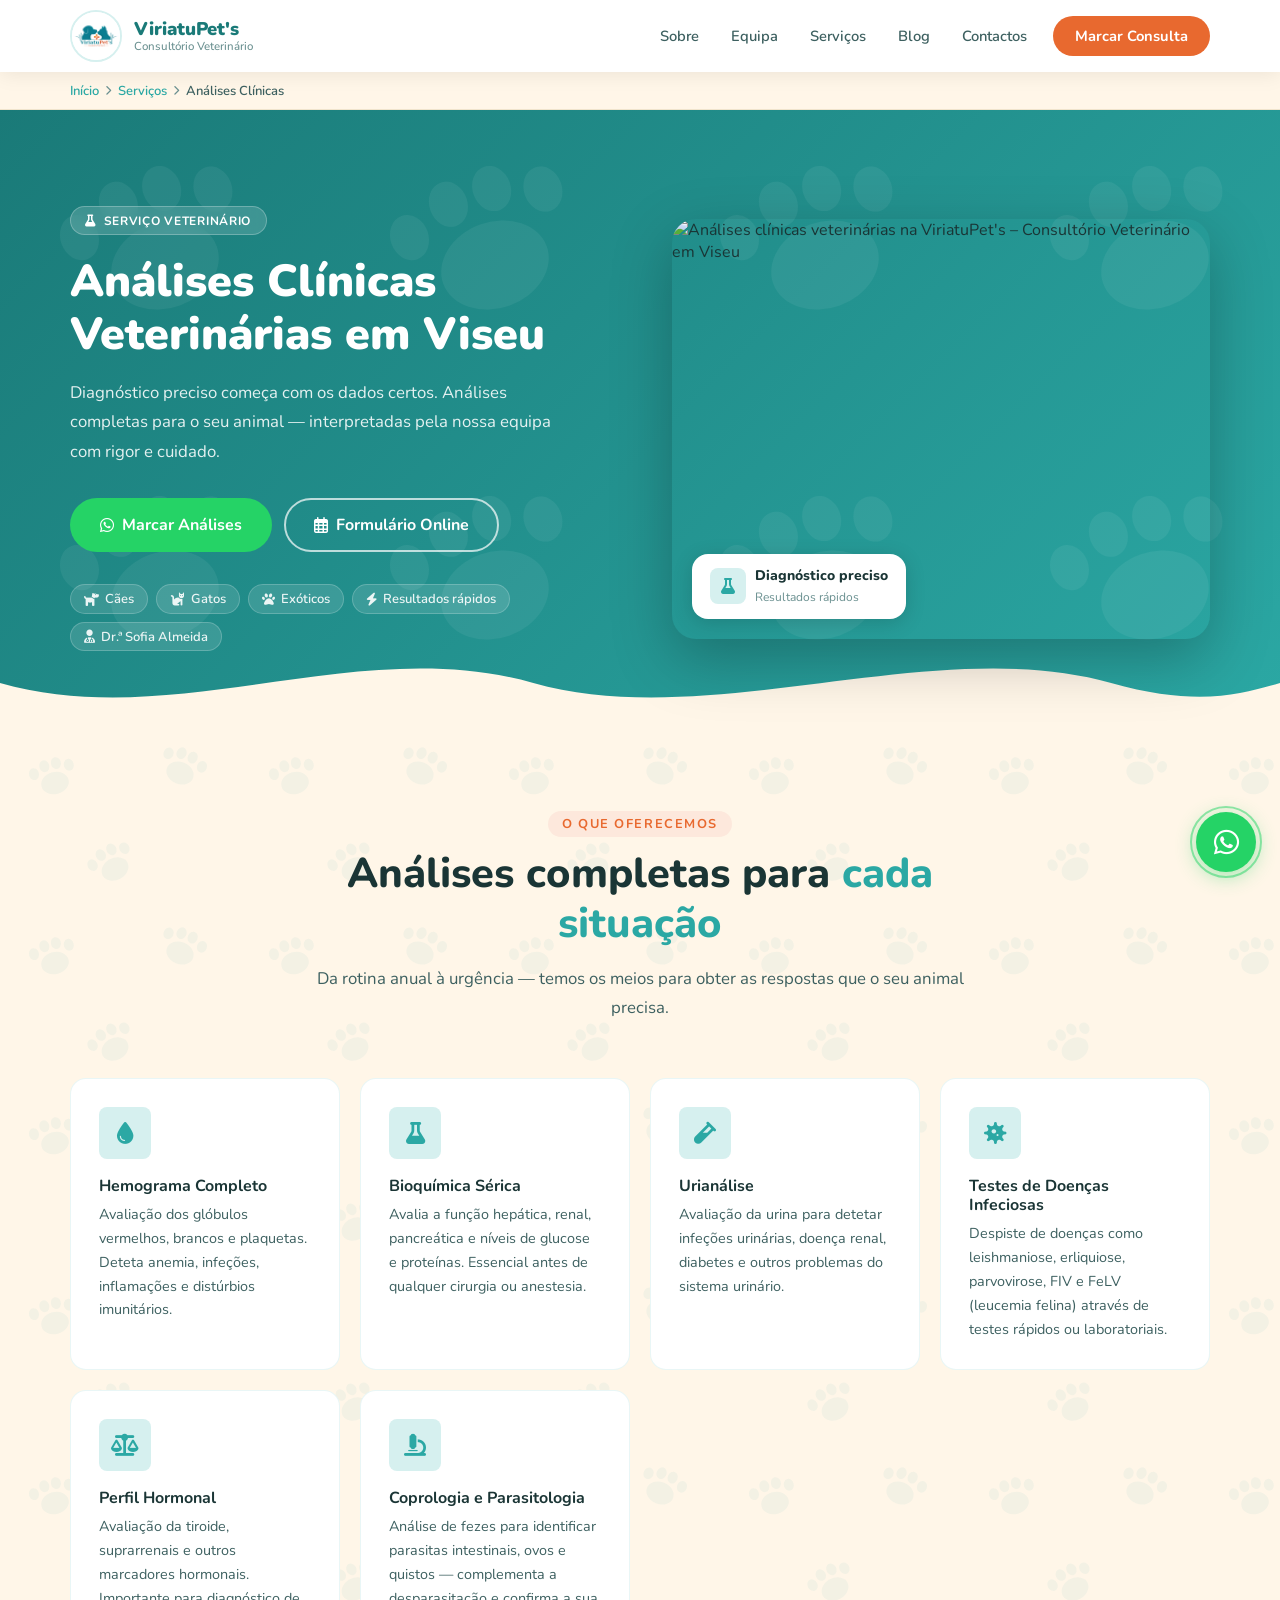
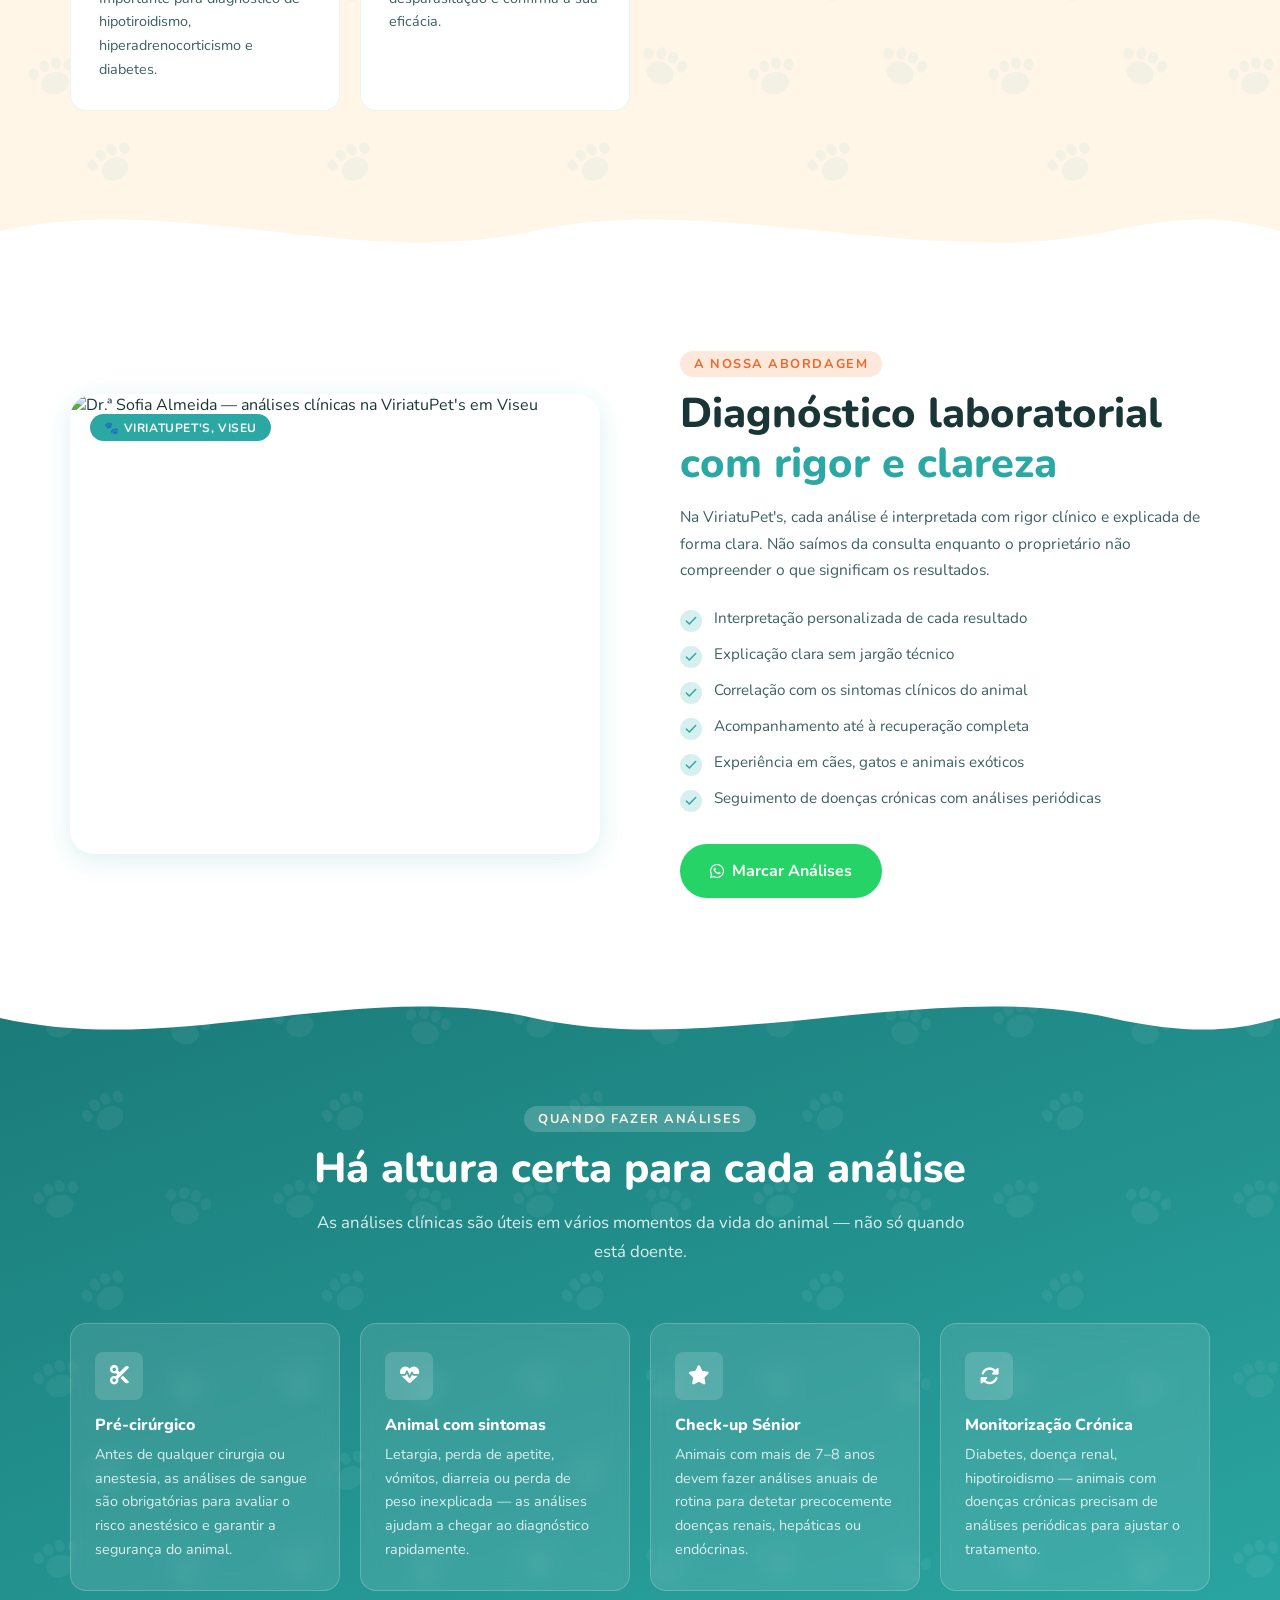
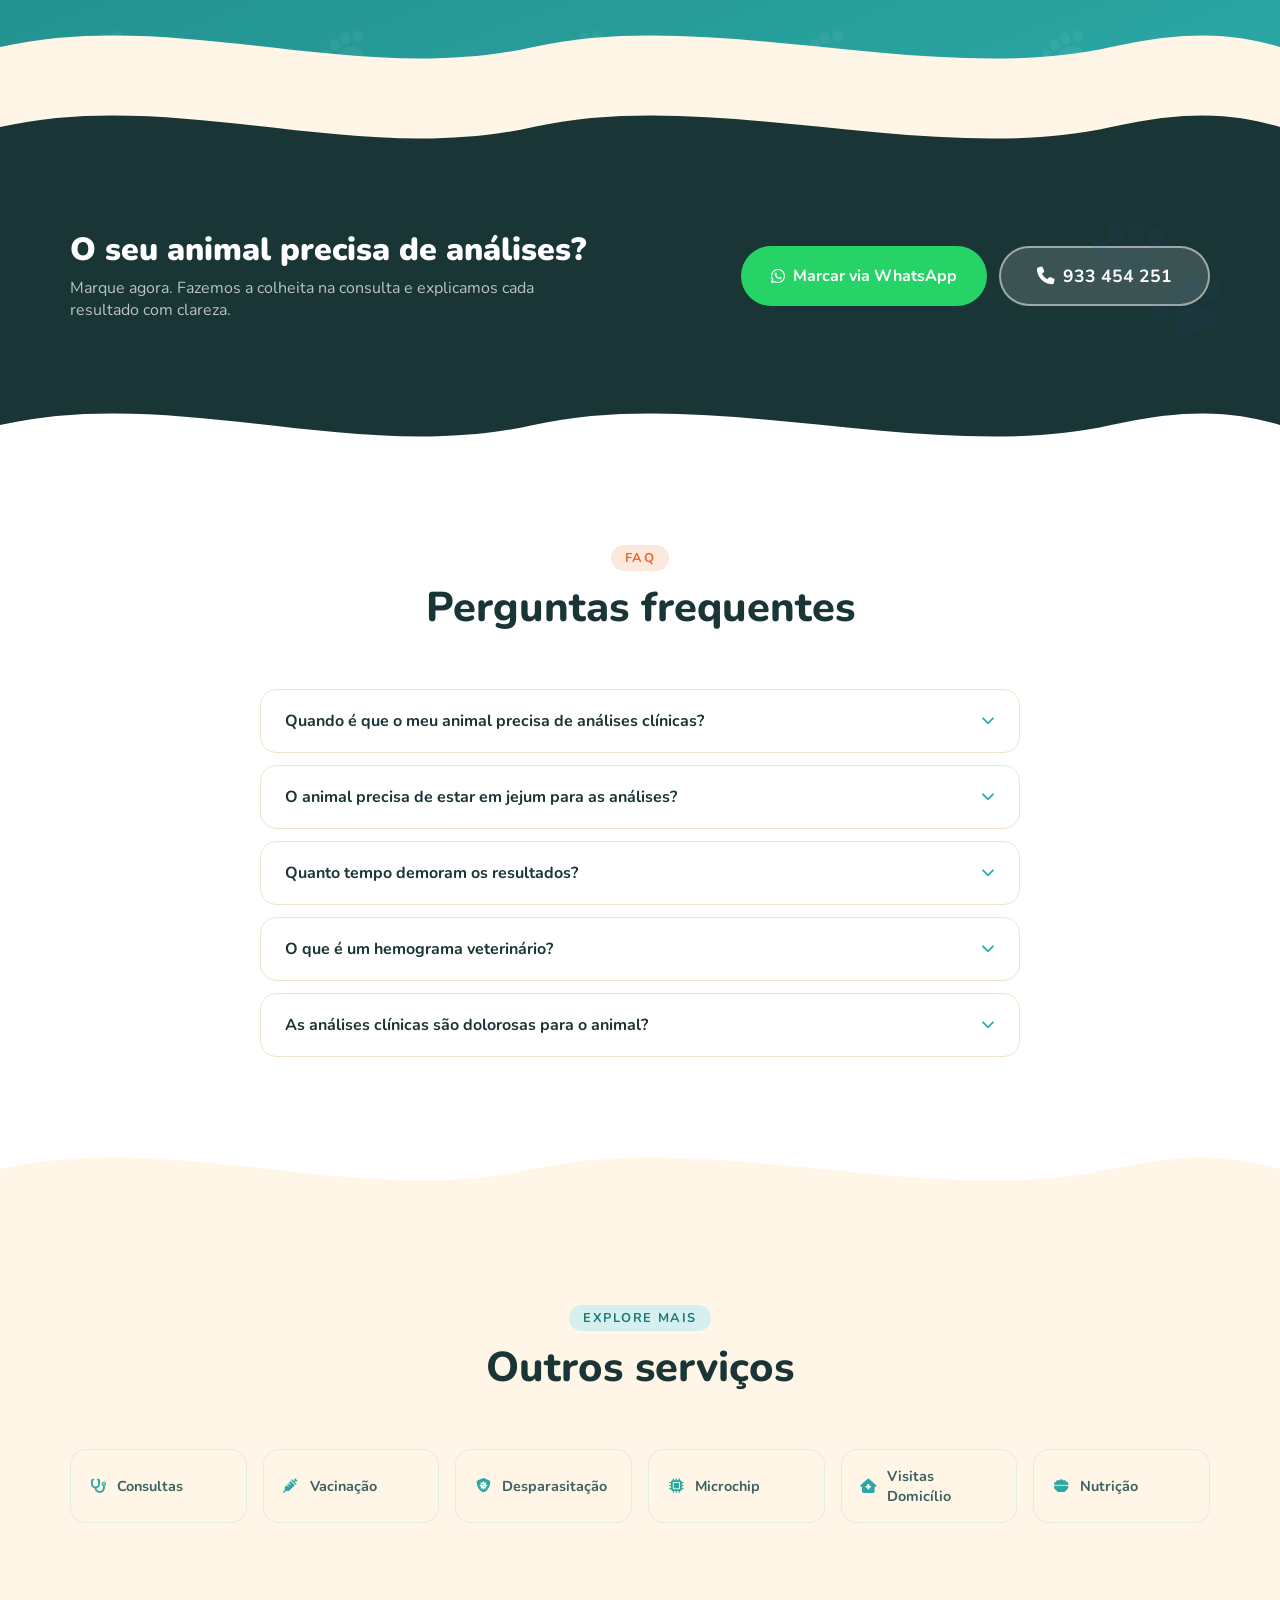
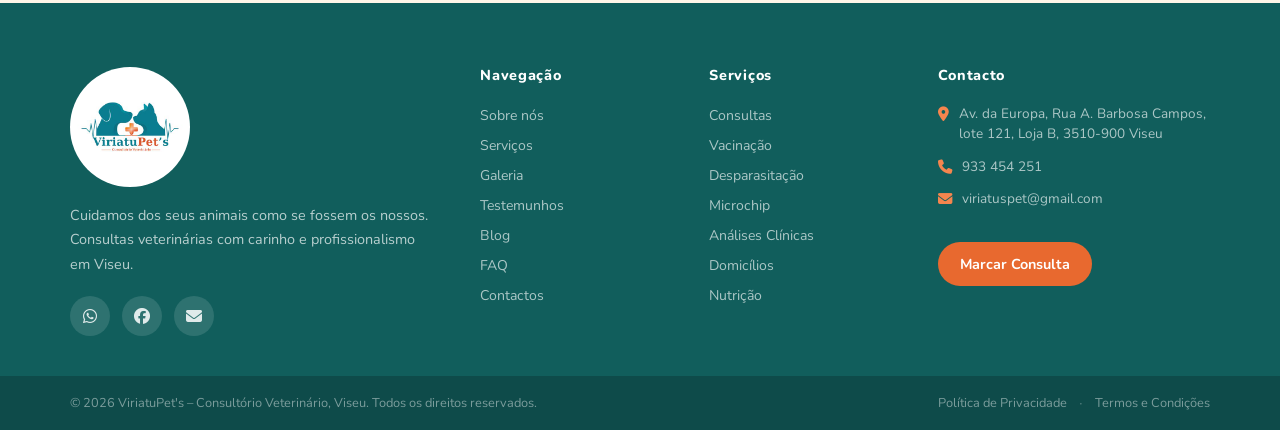
==== servicos/analises-clinicas/index.html @ 4dd6018f "Add all service pages and fix navigation for local file testing - Add 7 service pages (consultas, va" ====
<!DOCTYPE html>
<html lang="pt-PT">
<head>
    <meta charset="UTF-8">
    <meta name="viewport" content="width=device-width, initial-scale=1.0">
    <title>Análises Clínicas Veterinárias em Viseu | ViriatuPet's</title>
    <meta name="description" content="Análises clínicas veterinárias em Viseu para cães, gatos e animais exóticos. Hemograma, bioquímica, urianálise e mais — resultados rápidos na ViriatuPet's.">
    <meta name="robots" content="index, follow">
    <link rel="canonical" href="https://viriatuspets.pt/servicos/analises-clinicas/">
    <link rel="alternate" hreflang="pt-PT" href="https://viriatuspets.pt/servicos/analises-clinicas/">
    <meta property="og:type" content="website">
    <meta property="og:locale" content="pt_PT">
    <meta property="og:title" content="Análises Clínicas Veterinárias em Viseu | ViriatuPet's">
    <meta property="og:description" content="Diagnóstico preciso através de análises clínicas completas para o seu animal. Resultados rápidos e interpretação pela equipa da ViriatuPet's em Viseu.">
    <meta property="og:url" content="https://viriatuspets.pt/servicos/analises-clinicas/">
    <meta property="og:site_name" content="ViriatuPet's – Consultório Veterinário">

    <script type="application/ld+json">
    {"@context":"https://schema.org","@graph":[{"@type":"MedicalBusiness","@id":"https://viriatuspets.pt/#business","name":"ViriatuPet's – Consultório Veterinário","url":"https://viriatuspets.pt","telephone":"+351933454251","email":"viriatuspet@gmail.com","address":{"@type":"PostalAddress","streetAddress":"Av. da Europa, Rua Alexandre Barbosa Campos, lote 121, Loja B","addressLocality":"Viseu","postalCode":"3510-900","addressCountry":"PT"},"geo":{"@type":"GeoCoordinates","latitude":40.6675621,"longitude":-7.916406}},{"@type":"Service","name":"Análises Clínicas Veterinárias","description":"Análises clínicas completas para cães, gatos e animais exóticos em Viseu. Hemograma, bioquímica, urianálise, testes de doenças infecciosas e mais.","provider":{"@id":"https://viriatuspets.pt/#business"},"areaServed":{"@type":"City","name":"Viseu"},"serviceType":"Veterinary Clinical Analysis","url":"https://viriatuspets.pt/servicos/analises-clinicas/"},{"@type":"BreadcrumbList","itemListElement":[{"@type":"ListItem","position":1,"name":"Início","item":"https://viriatuspets.pt/"},{"@type":"ListItem","position":2,"name":"Serviços","item":"https://viriatuspets.pt/servicos/"},{"@type":"ListItem","position":3,"name":"Análises Clínicas","item":"https://viriatuspets.pt/servicos/analises-clinicas/"}]},{"@type":"FAQPage","mainEntity":[{"@type":"Question","name":"Quando é que o meu animal precisa de análises clínicas?","acceptedAnswer":{"@type":"Answer","text":"As análises são recomendadas em várias situações: antes de cirurgias ou anestesia, quando o animal apresenta sintomas como letargia, perda de apetite ou vómitos, em consultas anuais de animais sénior, e para monitorizar doenças crónicas como diabetes ou doença renal."}},{"@type":"Question","name":"O animal precisa de estar em jejum para as análises?","acceptedAnswer":{"@type":"Answer","text":"Para análises de sangue completas, incluindo bioquímica, recomenda-se jejum de 8 a 12 horas para resultados mais precisos, especialmente para valores de glicose e triglicéridos. Para hemograma simples, o jejum não é obrigatório. Confirme sempre com o veterinário."}},{"@type":"Question","name":"Quanto tempo demoram os resultados?","acceptedAnswer":{"@type":"Answer","text":"Muitas análises de rotina, como hemograma e bioquímica básica, podem ter resultados no próprio dia ou em 24 a 48 horas. Análises mais especializadas, como culturas bacterianas ou testes hormonais, podem demorar alguns dias."}},{"@type":"Question","name":"O que é um hemograma veterinário?","acceptedAnswer":{"@type":"Answer","text":"O hemograma é uma análise ao sangue que avalia os glóbulos vermelhos, glóbulos brancos e plaquetas. Permite detetar anemia, infeções, inflamações e outros problemas hematológicos. É uma das análises mais completas e informativas em medicina veterinária."}},{"@type":"Question","name":"As análises clínicas são dolorosas para o animal?","acceptedAnswer":{"@type":"Answer","text":"A colheita de sangue é rápida e minimamente invasiva — semelhante a uma picada de agulha. A maioria dos animais tolera bem o procedimento. A equipa da ViriatuPet's tem cuidado especial em tornar a experiência o mais tranquila possível para o seu animal."}}]}]}
    </script>

    <link rel="preconnect" href="https://fonts.googleapis.com">
    <link rel="preconnect" href="https://fonts.gstatic.com" crossorigin>
    <link href="https://fonts.googleapis.com/css2?family=Nunito:wght@400;500;600;700;800;900&family=Nunito+Sans:wght@400;500;600&display=swap" rel="stylesheet">
    <link rel="stylesheet" href="https://cdnjs.cloudflare.com/ajax/libs/font-awesome/6.5.1/css/all.min.css">
    <link rel="stylesheet" href="../../css/style.css">
    <link rel="stylesheet" href="../style.css">

    <style>
        /* ---- Situação / quando fazer (glass cards on teal) ---- */
        .sit-grid {
            display: grid;
            grid-template-columns: repeat(auto-fit, minmax(240px, 1fr));
            gap: 1.25rem;
            position: relative;
            z-index: 1;
            margin-top: 2.5rem;
        }
        .sit-card {
            background: rgba(255,255,255,.1);
            border: 1px solid rgba(255,255,255,.2);
            border-radius: var(--r-md);
            padding: 1.75rem 1.5rem;
            backdrop-filter: blur(8px);
            transition: background var(--transition), transform var(--transition);
        }
        .sit-card:hover {
            background: rgba(255,255,255,.18);
            transform: translateY(-4px);
        }
        .sit-card-icon {
            width: 48px;
            height: 48px;
            background: rgba(255,255,255,.15);
            border-radius: var(--r-sm);
            display: flex;
            align-items: center;
            justify-content: center;
            font-size: 1.2rem;
            color: #fff;
            margin-bottom: 1rem;
        }
        .sit-card h3 { font-size: 1rem; font-weight: 800; color: #fff; margin-bottom: .5rem; }
        .sit-card p  { font-size: .9rem; color: rgba(255,255,255,.82); line-height: 1.65; }
    </style>
</head>
<body>

<!-- ========== NAVBAR ========== -->
<nav class="navbar" id="navbar">
    <div class="container nav-container">
        <a href="../../index.html" class="nav-brand">
            <div class="nav-logo-img">
                <img src="../../images/Logo.jpg" alt="ViriatuPet's Logo">
            </div>
            <div class="nav-brand-text">
                <span class="nav-name">ViriatuPet's</span>
                <span class="nav-sub">Consultório Veterinário</span>
            </div>
        </a>

        <ul class="nav-menu" id="navMenu">
            <li><a href="../../index.html#sobre"     class="nav-link">Sobre</a></li>
            <li><a href="../../index.html#equipa"    class="nav-link">Equipa</a></li>
            <li><a href="../../index.html#servicos"  class="nav-link">Serviços</a></li>
            <li><a href="../../blog.html"            class="nav-link">Blog</a></li>
            <li><a href="../../index.html#contactos" class="nav-link">Contactos</a></li>
            <li><a href="../../index.html#marcacao"  class="nav-cta-btn">Marcar Consulta</a></li>
        </ul>

        <button class="hamburger" id="hamburger" aria-label="Abrir menu" aria-expanded="false">
            <span></span><span></span><span></span>
        </button>
    </div>
</nav>

<!-- ========== BREADCRUMB ========== -->
<div class="breadcrumb">
    <nav class="container bc-inner" aria-label="Breadcrumb">
        <a href="../../index.html">Início</a>
        <span class="bc-sep"><i class="fas fa-chevron-right"></i></span>
        <a href="../../index.html#servicos">Serviços</a>
        <span class="bc-sep"><i class="fas fa-chevron-right"></i></span>
        <span>Análises Clínicas</span>
    </nav>
</div>

<!-- ========== HERO ========== -->
<header class="svc-hero">

    <div class="svc-hero-paws" aria-hidden="true">
        <svg class="paw-pattern" xmlns="http://www.w3.org/2000/svg">
            <defs>
                <pattern id="pawPatternHero" patternUnits="userSpaceOnUse" width="330" height="330">
                    <g fill="rgba(255,255,255,0.06)" transform="rotate(-20, 165, 155)">
                        <ellipse cx="165" cy="155" rx="55" ry="43"/>
                        <ellipse cx="94"  cy="100" rx="19" ry="23"/>
                        <ellipse cx="142" cy="82"  rx="19" ry="23"/>
                        <ellipse cx="188" cy="82"  rx="19" ry="23"/>
                        <ellipse cx="236" cy="100" rx="19" ry="23"/>
                    </g>
                </pattern>
            </defs>
            <rect width="100%" height="100%" fill="url(#pawPatternHero)"/>
        </svg>
    </div>

    <div class="svc-hero-inner">
        <div data-aos="fade-up">
            <div class="svc-hero-badge"><i class="fas fa-flask"></i> Serviço Veterinário</div>
            <h1>Análises Clínicas Veterinárias em Viseu</h1>
            <p>Diagnóstico preciso começa com os dados certos. Análises completas para o seu animal — interpretadas pela nossa equipa com rigor e cuidado.</p>
            <div class="svc-hero-actions">
                <a href="https://wa.me/351933454251?text=Ol%C3%A1!%20Gostaria%20de%20marcar%20an%C3%A1lises%20cl%C3%ADnicas%20na%20ViriatuPet%27s."
                   class="btn btn-whatsapp" target="_blank" rel="noopener noreferrer">
                    <i class="fab fa-whatsapp"></i> Marcar Análises
                </a>
                <a href="../../index.html#marcacao" class="btn btn-outline-white">
                    <i class="far fa-calendar-alt"></i> Formulário Online
                </a>
            </div>
            <div class="svc-hero-chips">
                <span class="svc-hero-chip"><i class="fas fa-dog"></i> Cães</span>
                <span class="svc-hero-chip"><i class="fas fa-cat"></i> Gatos</span>
                <span class="svc-hero-chip"><i class="fas fa-paw"></i> Exóticos</span>
                <span class="svc-hero-chip"><i class="fas fa-bolt"></i> Resultados rápidos</span>
                <span class="svc-hero-chip"><i class="fas fa-user-md"></i> Dr.ª Sofia Almeida</span>
            </div>
        </div>

        <div class="svc-hero-img" data-aos="fade-left">
            <img src="../../images/651079358_17864163204603332_3086723580580206994_n.jpg"
                 alt="Análises clínicas veterinárias na ViriatuPet's – Consultório Veterinário em Viseu"
                 width="600" height="420" loading="eager">
            <div class="svc-hero-img-badge">
                <div class="svc-hero-img-badge-icon"><i class="fas fa-flask"></i></div>
                <div>
                    <strong>Diagnóstico preciso</strong>
                    <span>Resultados rápidos</span>
                </div>
            </div>
        </div>
    </div>

    <div class="hero-wave" aria-hidden="true">
        <svg viewBox="0 0 1440 100" preserveAspectRatio="none">
            <path d="M0,50 C200,100 400,0 600,50 C800,100 1050,0 1250,50 C1350,75 1400,60 1440,50 L1440,100 L0,100 Z" fill="#FFF6E8"/>
        </svg>
    </div>
</header>

<!-- ========== TIPOS DE ANÁLISES ========== -->
<section class="sec paw-section" style="background:var(--cream)">

    <div class="paw-section-bg" aria-hidden="true">
        <svg xmlns="http://www.w3.org/2000/svg">
            <defs>
                <pattern id="pawPatternCream1" patternUnits="userSpaceOnUse" width="240" height="180">
                    <g fill="rgba(43,168,164,0.055)">
                        <g transform="rotate(-15, 55, 52)">
                            <ellipse cx="55" cy="52" rx="14" ry="11"/>
                            <ellipse cx="37" cy="38" rx="5" ry="6"/>
                            <ellipse cx="49" cy="33" rx="5" ry="6"/>
                            <ellipse cx="61" cy="33" rx="5" ry="6"/>
                            <ellipse cx="73" cy="38" rx="5" ry="6"/>
                        </g>
                        <g transform="rotate(22, 180, 42)">
                            <ellipse cx="180" cy="42" rx="14" ry="11"/>
                            <ellipse cx="162" cy="28" rx="5" ry="6"/>
                            <ellipse cx="174" cy="23" rx="5" ry="6"/>
                            <ellipse cx="186" cy="23" rx="5" ry="6"/>
                            <ellipse cx="198" cy="28" rx="5" ry="6"/>
                        </g>
                        <g transform="rotate(-28, 115, 138)">
                            <ellipse cx="115" cy="138" rx="14" ry="11"/>
                            <ellipse cx="97"  cy="124" rx="5" ry="6"/>
                            <ellipse cx="109" cy="119" rx="5" ry="6"/>
                            <ellipse cx="121" cy="119" rx="5" ry="6"/>
                            <ellipse cx="133" cy="124" rx="5" ry="6"/>
                        </g>
                    </g>
                </pattern>
            </defs>
            <rect width="100%" height="100%" fill="url(#pawPatternCream1)"/>
        </svg>
    </div>

    <div class="container" data-aos="fade-up">
        <div class="section-header">
            <div class="section-label">O que oferecemos</div>
            <h2 class="section-title">Análises completas para <span style="color:var(--teal)">cada situação</span></h2>
            <p class="section-subtitle">Da rotina anual à urgência — temos os meios para obter as respostas que o seu animal precisa.</p>
        </div>

        <div class="inc-grid">
            <div class="inc-card" data-aos="fade-up" data-aos-delay="50">
                <div class="inc-icon"><i class="fas fa-tint"></i></div>
                <h3>Hemograma Completo</h3>
                <p>Avaliação dos glóbulos vermelhos, brancos e plaquetas. Deteta anemia, infeções, inflamações e distúrbios imunitários.</p>
            </div>
            <div class="inc-card" data-aos="fade-up" data-aos-delay="100">
                <div class="inc-icon"><i class="fas fa-flask"></i></div>
                <h3>Bioquímica Sérica</h3>
                <p>Avalia a função hepática, renal, pancreática e níveis de glucose e proteínas. Essencial antes de qualquer cirurgia ou anestesia.</p>
            </div>
            <div class="inc-card" data-aos="fade-up" data-aos-delay="150">
                <div class="inc-icon"><i class="fas fa-vial"></i></div>
                <h3>Urianálise</h3>
                <p>Avaliação da urina para detetar infeções urinárias, doença renal, diabetes e outros problemas do sistema urinário.</p>
            </div>
            <div class="inc-card" data-aos="fade-up" data-aos-delay="200">
                <div class="inc-icon"><i class="fas fa-virus"></i></div>
                <h3>Testes de Doenças Infeciosas</h3>
                <p>Despiste de doenças como leishmaniose, erliquiose, parvovirose, FIV e FeLV (leucemia felina) através de testes rápidos ou laboratoriais.</p>
            </div>
            <div class="inc-card" data-aos="fade-up" data-aos-delay="250">
                <div class="inc-icon"><i class="fas fa-balance-scale"></i></div>
                <h3>Perfil Hormonal</h3>
                <p>Avaliação da tiroide, suprarrenais e outros marcadores hormonais. Importante para diagnóstico de hipotiroidismo, hiperadrenocorticismo e diabetes.</p>
            </div>
            <div class="inc-card" data-aos="fade-up" data-aos-delay="300">
                <div class="inc-icon"><i class="fas fa-microscope"></i></div>
                <h3>Coprologia e Parasitologia</h3>
                <p>Análise de fezes para identificar parasitas intestinais, ovos e quistos — complementa a desparasitação e confirma a sua eficácia.</p>
            </div>
        </div>
    </div>
</section>

<!-- Onda: cream → branco -->
<div class="svc-wave" style="background:var(--cream)" aria-hidden="true">
    <svg viewBox="0 0 1440 80" preserveAspectRatio="none">
        <path d="M0,40 C200,0 400,80 600,40 C800,0 1050,80 1250,40 C1350,20 1400,30 1440,40 L1440,80 L0,80 Z" fill="#ffffff"/>
    </svg>
</div>

<!-- ========== A NOSSA ESPECIALISTA ========== -->
<section class="sec" style="background:#fff">
    <div class="container">
        <div class="split">
            <div class="split-img" data-aos="fade-right">
                <img src="../../images/651079358_17864163204603332_3086723580580206994_n.jpg"
                     alt="Dr.ª Sofia Almeida — análises clínicas na ViriatuPet's em Viseu" width="580" height="460" loading="lazy">
                <div class="split-img-tag">🐾 ViriatuPet's, Viseu</div>
            </div>
            <div data-aos="fade-left">
                <div class="section-label">A nossa abordagem</div>
                <h2 class="section-title">Diagnóstico laboratorial <span style="color:var(--teal)">com rigor e clareza</span></h2>
                <p style="color:var(--text-mid);margin-bottom:.5rem;font-size:.97rem;line-height:1.7">Na ViriatuPet's, cada análise é interpretada com rigor clínico e explicada de forma clara. Não saímos da consulta enquanto o proprietário não compreender o que significam os resultados.</p>
                <ul class="check-list">
                    <li>Interpretação personalizada de cada resultado</li>
                    <li>Explicação clara sem jargão técnico</li>
                    <li>Correlação com os sintomas clínicos do animal</li>
                    <li>Acompanhamento até à recuperação completa</li>
                    <li>Experiência em cães, gatos e animais exóticos</li>
                    <li>Seguimento de doenças crónicas com análises periódicas</li>
                </ul>
                <a href="https://wa.me/351933454251?text=Ol%C3%A1!%20Gostaria%20de%20marcar%20an%C3%A1lises%20cl%C3%ADnicas%20na%20ViriatuPet%27s."
                   class="btn btn-whatsapp" target="_blank" rel="noopener noreferrer">
                    <i class="fab fa-whatsapp"></i> Marcar Análises
                </a>
            </div>
        </div>
    </div>
</section>

<!-- ========== QUANDO FAZER ANÁLISES (TEAL) ========== -->
<section class="teal-section paw-section" style="padding:0">

    <div class="svc-wave" aria-hidden="true">
        <svg viewBox="0 0 1440 80" preserveAspectRatio="none">
            <path d="M0,40 C200,80 400,0 600,40 C800,80 1050,0 1250,40 C1350,60 1400,50 1440,40 L1440,0 L0,0 Z" fill="#ffffff"/>
        </svg>
    </div>

    <div class="paw-section-bg" aria-hidden="true">
        <svg xmlns="http://www.w3.org/2000/svg">
            <defs>
                <pattern id="pawPatternTeal" patternUnits="userSpaceOnUse" width="240" height="180">
                    <g fill="rgba(255,255,255,0.05)">
                        <g transform="rotate(-18, 60, 48)">
                            <ellipse cx="60" cy="48" rx="14" ry="11"/>
                            <ellipse cx="42" cy="34" rx="5" ry="6"/>
                            <ellipse cx="54" cy="29" rx="5" ry="6"/>
                            <ellipse cx="66" cy="29" rx="5" ry="6"/>
                            <ellipse cx="78" cy="34" rx="5" ry="6"/>
                        </g>
                        <g transform="rotate(15, 185, 55)">
                            <ellipse cx="185" cy="55" rx="14" ry="11"/>
                            <ellipse cx="167" cy="41" rx="5" ry="6"/>
                            <ellipse cx="179" cy="36" rx="5" ry="6"/>
                            <ellipse cx="191" cy="36" rx="5" ry="6"/>
                            <ellipse cx="203" cy="41" rx="5" ry="6"/>
                        </g>
                        <g transform="rotate(-32, 110, 140)">
                            <ellipse cx="110" cy="140" rx="14" ry="11"/>
                            <ellipse cx="92"  cy="126" rx="5" ry="6"/>
                            <ellipse cx="104" cy="121" rx="5" ry="6"/>
                            <ellipse cx="116" cy="121" rx="5" ry="6"/>
                            <ellipse cx="128" cy="126" rx="5" ry="6"/>
                        </g>
                    </g>
                </pattern>
            </defs>
            <rect width="100%" height="100%" fill="url(#pawPatternTeal)"/>
        </svg>
    </div>

    <div class="container" style="padding-top:3rem;padding-bottom:1rem;position:relative;z-index:1">
        <div class="section-header" data-aos="fade-up">
            <div class="section-label light">Quando fazer análises</div>
            <h2 class="section-title light">Há altura certa para cada análise</h2>
            <p class="section-subtitle light">As análises clínicas são úteis em vários momentos da vida do animal — não só quando está doente.</p>
        </div>

        <div class="sit-grid">
            <div class="sit-card" data-aos="fade-up" data-aos-delay="50">
                <div class="sit-card-icon"><i class="fas fa-cut"></i></div>
                <h3>Pré-cirúrgico</h3>
                <p>Antes de qualquer cirurgia ou anestesia, as análises de sangue são obrigatórias para avaliar o risco anestésico e garantir a segurança do animal.</p>
            </div>
            <div class="sit-card" data-aos="fade-up" data-aos-delay="100">
                <div class="sit-card-icon"><i class="fas fa-heartbeat"></i></div>
                <h3>Animal com sintomas</h3>
                <p>Letargia, perda de apetite, vómitos, diarreia ou perda de peso inexplicada — as análises ajudam a chegar ao diagnóstico rapidamente.</p>
            </div>
            <div class="sit-card" data-aos="fade-up" data-aos-delay="150">
                <div class="sit-card-icon"><i class="fas fa-star"></i></div>
                <h3>Check-up Sénior</h3>
                <p>Animais com mais de 7–8 anos devem fazer análises anuais de rotina para detetar precocemente doenças renais, hepáticas ou endócrinas.</p>
            </div>
            <div class="sit-card" data-aos="fade-up" data-aos-delay="200">
                <div class="sit-card-icon"><i class="fas fa-sync-alt"></i></div>
                <h3>Monitorização Crónica</h3>
                <p>Diabetes, doença renal, hipotiroidismo — animais com doenças crónicas precisam de análises periódicas para ajustar o tratamento.</p>
            </div>
        </div>
    </div>

    <div class="svc-wave" aria-hidden="true" style="position:relative;z-index:1">
        <svg viewBox="0 0 1440 80" preserveAspectRatio="none">
            <path d="M0,40 C200,0 400,80 600,40 C800,0 1050,80 1250,40 C1350,20 1400,30 1440,40 L1440,80 L0,80 Z" fill="#FFF6E8"/>
        </svg>
    </div>
</section>

<!-- Onda: cream → escuro -->
<div class="svc-wave" style="background:var(--cream)" aria-hidden="true">
    <svg viewBox="0 0 1440 80" preserveAspectRatio="none">
        <path d="M0,40 C200,0 400,80 600,40 C800,0 1050,80 1250,40 C1350,20 1400,30 1440,40 L1440,80 L0,80 Z" fill="#1A3535"/>
    </svg>
</div>

<!-- ========== CTA ESCURA ========== -->
<section class="cta-band">
    <div class="container cta-band-inner">
        <div class="cta-band-text" data-aos="fade-up">
            <h2>O seu animal precisa de análises?</h2>
            <p>Marque agora. Fazemos a colheita na consulta e explicamos cada resultado com clareza.</p>
        </div>
        <div class="cta-band-btns" data-aos="fade-up" data-aos-delay="100">
            <a href="https://wa.me/351933454251?text=Ol%C3%A1!%20Gostaria%20de%20marcar%20an%C3%A1lises%20cl%C3%ADnicas%20na%20ViriatuPet%27s."
               class="btn btn-whatsapp" target="_blank" rel="noopener noreferrer">
                <i class="fab fa-whatsapp"></i> Marcar via WhatsApp
            </a>
            <a href="tel:+351933454251" class="btn btn-phone-lg">
                <i class="fas fa-phone"></i> 933 454 251
            </a>
        </div>
    </div>
</section>

<!-- Onda: escuro → branco -->
<div class="svc-wave" style="background:#1A3535" aria-hidden="true">
    <svg viewBox="0 0 1440 80" preserveAspectRatio="none">
        <path d="M0,40 C200,0 400,80 600,40 C800,0 1050,80 1250,40 C1350,20 1400,30 1440,40 L1440,80 L0,80 Z" fill="#ffffff"/>
    </svg>
</div>

<!-- ========== FAQ ========== -->
<section class="sec" style="background:#fff; padding-bottom:2rem">
    <div class="container">
        <div class="section-header" data-aos="fade-up">
            <div class="section-label">FAQ</div>
            <h2 class="section-title">Perguntas frequentes</h2>
        </div>

        <div class="faq-list" data-aos="fade-up">
            <div class="faq-item">
                <button class="faq-q" aria-expanded="false">
                    <span>Quando é que o meu animal precisa de análises clínicas?</span>
                    <i class="fas fa-chevron-down"></i>
                </button>
                <div class="faq-a">
                    <p>As análises são recomendadas em várias situações: antes de cirurgias ou anestesia, quando o animal apresenta sintomas como letargia, perda de apetite ou vómitos, em consultas anuais de animais sénior, e para monitorizar doenças crónicas como diabetes ou doença renal.</p>
                </div>
            </div>

            <div class="faq-item">
                <button class="faq-q" aria-expanded="false">
                    <span>O animal precisa de estar em jejum para as análises?</span>
                    <i class="fas fa-chevron-down"></i>
                </button>
                <div class="faq-a">
                    <p>Para análises de sangue completas, incluindo bioquímica, recomenda-se jejum de 8 a 12 horas para resultados mais precisos, especialmente para valores de glicose e triglicéridos. Para hemograma simples, o jejum não é obrigatório. Confirme sempre com o veterinário.</p>
                </div>
            </div>

            <div class="faq-item">
                <button class="faq-q" aria-expanded="false">
                    <span>Quanto tempo demoram os resultados?</span>
                    <i class="fas fa-chevron-down"></i>
                </button>
                <div class="faq-a">
                    <p>Muitas análises de rotina, como hemograma e bioquímica básica, podem ter resultados no próprio dia ou em 24 a 48 horas. Análises mais especializadas, como culturas bacterianas ou testes hormonais, podem demorar alguns dias.</p>
                </div>
            </div>

            <div class="faq-item">
                <button class="faq-q" aria-expanded="false">
                    <span>O que é um hemograma veterinário?</span>
                    <i class="fas fa-chevron-down"></i>
                </button>
                <div class="faq-a">
                    <p>O hemograma é uma análise ao sangue que avalia os glóbulos vermelhos, glóbulos brancos e plaquetas. Permite detetar anemia, infeções, inflamações e outros problemas hematológicos. É uma das análises mais completas e informativas em medicina veterinária.</p>
                </div>
            </div>

            <div class="faq-item">
                <button class="faq-q" aria-expanded="false">
                    <span>As análises clínicas são dolorosas para o animal?</span>
                    <i class="fas fa-chevron-down"></i>
                </button>
                <div class="faq-a">
                    <p>A colheita de sangue é rápida e minimamente invasiva — semelhante a uma picada de agulha. A maioria dos animais tolera bem o procedimento. A equipa da ViriatuPet's tem cuidado especial em tornar a experiência o mais tranquila possível para o seu animal.</p>
                </div>
            </div>
        </div>
    </div>
</section>

<!-- Onda: branco → cream -->
<div class="svc-wave" style="background:#fff" aria-hidden="true">
    <svg viewBox="0 0 1440 80" preserveAspectRatio="none">
        <path d="M0,40 C200,0 400,80 600,40 C800,0 1050,80 1250,40 C1350,20 1400,30 1440,40 L1440,80 L0,80 Z" fill="#FFF6E8"/>
    </svg>
</div>

<!-- ========== OUTROS SERVIÇOS ========== -->
<section class="sec" style="background:var(--cream)">
    <div class="container">
        <div style="margin-top:1rem">
            <div class="section-header" data-aos="fade-up">
                <div class="section-label teal">Explore mais</div>
                <h2 class="section-title">Outros serviços</h2>
            </div>
            <div class="s-chips">
                <a href="../consultas/index.html"        class="s-chip" data-aos="fade-up" data-aos-delay="50"><i class="fas fa-stethoscope"></i> Consultas</a>
                <a href="../vacinacao/index.html"         class="s-chip" data-aos="fade-up" data-aos-delay="100"><i class="fas fa-syringe"></i> Vacinação</a>
                <a href="../desparasitacao/index.html"    class="s-chip" data-aos="fade-up" data-aos-delay="150"><i class="fas fa-shield-virus"></i> Desparasitação</a>
                <a href="../microchip/index.html"         class="s-chip" data-aos="fade-up" data-aos-delay="200"><i class="fas fa-microchip"></i> Microchip</a>
                <a href="../visitas-domicilio/index.html" class="s-chip" data-aos="fade-up" data-aos-delay="250"><i class="fas fa-house-medical"></i> Visitas Domicílio</a>
                <a href="../nutricao/index.html"          class="s-chip" data-aos="fade-up" data-aos-delay="300"><i class="fas fa-bowl-food"></i> Nutrição</a>
            </div>
        </div>
    </div>
</section>

<!-- ========== FOOTER ========== -->
<footer class="footer">
    <div class="footer-top">
        <div class="container">
            <div class="footer-grid">
                <div class="footer-brand-col">
                    <div class="footer-logo">
                        <img src="../../images/Logo.jpg" alt="ViriatuPet's Logo" class="footer-logo-img">
                    </div>
                    <p class="footer-desc">
                        Cuidamos dos seus animais como se fossem os nossos.
                        Consultas veterinárias com carinho e profissionalismo em Viseu.
                    </p>
                    <div class="footer-socials">
                        <a href="https://wa.me/351933454251" aria-label="WhatsApp"
                           target="_blank" rel="noopener noreferrer"><i class="fab fa-whatsapp"></i></a>
                        <a href="https://www.facebook.com/profile.php?id=61583484770981" aria-label="Facebook"
                           target="_blank" rel="noopener noreferrer"><i class="fab fa-facebook"></i></a>
                        <a href="mailto:viriatuspet@gmail.com" aria-label="Email"><i class="fas fa-envelope"></i></a>
                    </div>
                </div>

                <div class="footer-links-col">
                    <h4>Navegação</h4>
                    <ul>
                        <li><a href="../../index.html#sobre">Sobre nós</a></li>
                        <li><a href="../../index.html#servicos">Serviços</a></li>
                        <li><a href="../../index.html#galeria">Galeria</a></li>
                        <li><a href="../../index.html#testemunhos">Testemunhos</a></li>
                        <li><a href="../../blog.html">Blog</a></li>
                        <li><a href="../../index.html#faq">FAQ</a></li>
                        <li><a href="../../index.html#contactos">Contactos</a></li>
                    </ul>
                </div>

                <div class="footer-services-col">
                    <h4>Serviços</h4>
                    <ul>
                        <li><a href="../consultas/index.html">Consultas</a></li>
                        <li><a href="../vacinacao/index.html">Vacinação</a></li>
                        <li><a href="../desparasitacao/index.html">Desparasitação</a></li>
                        <li><a href="../microchip/index.html">Microchip</a></li>
                        <li><a href="./index.html">Análises Clínicas</a></li>
                        <li><a href="../visitas-domicilio/index.html">Domicílios</a></li>
                        <li><a href="../nutricao/index.html">Nutrição</a></li>
                    </ul>
                </div>

                <div class="footer-contact-col">
                    <h4>Contacto</h4>
                    <div class="footer-contact-item">
                        <i class="fas fa-location-dot"></i>
                        <span>Av. da Europa, Rua A. Barbosa Campos, lote 121, Loja B, 3510-900 Viseu</span>
                    </div>
                    <div class="footer-contact-item">
                        <i class="fas fa-phone"></i>
                        <a href="tel:+351933454251">933 454 251</a>
                    </div>
                    <div class="footer-contact-item">
                        <i class="fas fa-envelope"></i>
                        <a href="mailto:viriatuspet@gmail.com">viriatuspet@gmail.com</a>
                    </div>
                    <a href="../../index.html#marcacao" class="btn btn-primary btn-sm footer-cta-btn">Marcar Consulta</a>
                </div>
            </div>
        </div>
    </div>

    <div class="footer-bottom">
        <div class="container">
            <p>© 2026 ViriatuPet's – Consultório Veterinário, Viseu. Todos os direitos reservados.</p>
            <div class="footer-bottom-links">
                <a href="../../privacy.html">Política de Privacidade</a>
                <span>·</span>
                <a href="#">Termos e Condições</a>
            </div>
        </div>
    </div>
</footer>

<!-- ========== WHATSAPP FLUTUANTE ========== -->
<a href="https://wa.me/351933454251?text=Ol%C3%A1!%20Gostaria%20de%20marcar%20an%C3%A1lises%20cl%C3%ADnicas%20na%20ViriatuPet%27s."
   class="whatsapp-float" target="_blank" rel="noopener noreferrer" aria-label="Marcar análises via WhatsApp">
    <i class="fab fa-whatsapp"></i>
    <span class="wa-tooltip">Marcar Análises</span>
</a>

<!-- ========== VOLTAR AO TOPO ========== -->
<button class="back-to-top" id="backToTop" aria-label="Voltar ao topo">
    <i class="fas fa-chevron-up"></i>
</button>

<script src="../../js/script.js"></script>
</body>
</html>
---- css/style.css ----
/* ============================================================
   ViriatuPet's — Consultório Veterinário em Viseu
   stylesheet
   ============================================================ */

/* ---- 1. Variables & Reset ---- */
:root {
    --teal:         #2BA8A4;
    --teal-dark:    #1A7A78;
    --teal-darker:  #115E5C;
    --teal-pale:    #D6F0EF;
    --orange:       #E8692F;
    --orange-light: #F5854E;
    --orange-pale:  #FDE8DC;
    --cream:        #FFF6E8;
    --cream-dark:   #F0E4CC;
    --white:        #FFFFFF;
    --text:         #1A3535;
    --text-mid:     #3D6060;
    --text-light:   #6A9090;
    --shadow-sm:    0 2px 8px rgba(43,168,164,.12);
    --shadow-md:    0 6px 24px rgba(43,168,164,.16);
    --shadow-lg:    0 12px 40px rgba(43,168,164,.22);
    --r-sm:  8px;
    --r-md:  16px;
    --r-lg:  24px;
    --r-xl:  48px;
    --transition: .25s ease;
}

*, *::before, *::after { box-sizing: border-box; margin: 0; padding: 0; }
html { scroll-behavior: smooth; font-size: 16px; }

body {
    font-family: 'Nunito', 'Nunito Sans', sans-serif;
    color: var(--text);
    background: var(--cream);
    -webkit-font-smoothing: antialiased;
    overflow-x: hidden;
}

img { max-width: 100%; display: block; }
a { text-decoration: none; color: inherit; }
ul { list-style: none; }
button { cursor: pointer; font-family: inherit; }

/* ---- 2. Typography ---- */
h1, h2, h3, h4 {
    font-family: 'Nunito', sans-serif;
    font-weight: 800;
    line-height: 1.2;
    color: var(--text);
}

/* ---- 3. Utilities ---- */
.container {
    max-width: 1180px;
    margin: 0 auto;
    padding: 0 20px;
}

.section {
    padding: 80px 0;
}

.section-header {
    text-align: center;
    max-width: 680px;
    margin: 0 auto 56px;
}

.section-label {
    display: inline-block;
    font-size: .8rem;
    font-weight: 700;
    letter-spacing: .12em;
    text-transform: uppercase;
    color: var(--orange);
    background: var(--orange-pale);
    padding: 4px 14px;
    border-radius: 50px;
    margin-bottom: 12px;
}

.section-label.light {
    color: var(--cream);
    background: rgba(255,255,255,.18);
}

.section-title {
    font-size: clamp(1.8rem, 3.5vw, 2.6rem);
    margin-bottom: 16px;
}

.section-title.light { color: #fff; }

.section-subtitle {
    font-size: 1.05rem;
    color: var(--text-mid);
    line-height: 1.7;
}

.section-subtitle.light { color: rgba(255,255,255,.85); }

/* ---- 4. Buttons ---- */
.btn {
    display: inline-flex;
    align-items: center;
    gap: 8px;
    padding: 14px 28px;
    border-radius: 50px;
    font-size: 1rem;
    font-weight: 700;
    transition: transform var(--transition), box-shadow var(--transition), background var(--transition);
    border: 2px solid transparent;
    white-space: nowrap;
}

.btn:hover { transform: translateY(-2px); box-shadow: var(--shadow-md); }
.btn:active { transform: translateY(0); }

.btn-primary {
    background: var(--orange);
    color: #fff;
}
.btn-primary:hover { background: var(--orange-light); }

.btn-whatsapp {
    background: #25D366;
    color: #fff;
}
.btn-whatsapp:hover { background: #20B85A; }

.btn-outline-white {
    background: transparent;
    color: #fff;
    border-color: rgba(255,255,255,.7);
}
.btn-outline-white:hover {
    background: rgba(255,255,255,.15);
    border-color: #fff;
}

.btn-outline-teal {
    background: transparent;
    color: var(--teal);
    border-color: var(--teal);
}
.btn-outline-teal:hover { background: var(--teal); color: #fff; }

.btn-white-teal {
    background: #fff;
    color: var(--teal-dark);
}
.btn-white-teal:hover { background: var(--teal-pale); }

.btn-whatsapp-lg {
    background: #25D366;
    color: #fff;
    font-size: 1.1rem;
    padding: 16px 36px;
}
.btn-whatsapp-lg:hover { background: #20B85A; }

.btn-phone-lg {
    background: rgba(255,255,255,.15);
    color: #fff;
    font-size: 1.1rem;
    padding: 16px 36px;
    border: 2px solid rgba(255,255,255,.5);
}
.btn-phone-lg:hover { background: rgba(255,255,255,.25); border-color: #fff; }

.btn-sm { padding: 10px 20px; font-size: .9rem; }
.btn-full { width: 100%; justify-content: center; }

/* ---- 5. Navbar ---- */
.navbar {
    position: fixed;
    top: 0; left: 0; right: 0;
    z-index: 1000;
    padding: 16px 0;
    transition: background var(--transition), box-shadow var(--transition), padding var(--transition);
}

.navbar.scrolled {
    background: rgba(255,255,255,.97);
    backdrop-filter: blur(12px);
    box-shadow: 0 2px 20px rgba(0,0,0,.08);
    padding: 10px 0;
}

.nav-container {
    display: flex;
    align-items: center;
    justify-content: space-between;
    gap: 24px;
}

.nav-brand {
    display: flex;
    align-items: center;
    gap: 12px;
    flex-shrink: 0;
}

.nav-logo-img {
    width: 52px;
    height: 52px;
    border-radius: 50%;
    overflow: hidden;
    background: #fff;
    border: 2px solid rgba(255,255,255,.3);
    flex-shrink: 0;
    transition: border-color var(--transition);
}
.navbar.scrolled .nav-logo-img { border-color: var(--teal-pale); }
.nav-logo-img img { width: 100%; height: 100%; object-fit: cover; }

.nav-brand-text { display: flex; flex-direction: column; line-height: 1.2; }

.nav-name {
    font-size: 1.15rem;
    font-weight: 900;
    color: #fff;
    transition: color var(--transition);
}
.navbar.scrolled .nav-name { color: var(--teal-dark); }

.nav-sub {
    font-size: .72rem;
    color: rgba(255,255,255,.8);
    font-weight: 500;
    transition: color var(--transition);
}
.navbar.scrolled .nav-sub { color: var(--text-light); }

.nav-menu {
    display: flex;
    align-items: center;
    gap: 4px;
}

.nav-link {
    padding: 8px 14px;
    font-size: .92rem;
    font-weight: 600;
    color: rgba(255,255,255,.9);
    border-radius: var(--r-sm);
    transition: background var(--transition), color var(--transition);
}
.nav-link:hover { background: rgba(255,255,255,.15); color: #fff; }
.navbar.scrolled .nav-link { color: var(--text-mid); }
.navbar.scrolled .nav-link:hover { background: var(--teal-pale); color: var(--teal-dark); }
.navbar.scrolled .nav-link.active { color: var(--teal); font-weight: 800; }

.nav-cta-btn {
    display: inline-flex;
    align-items: center;
    padding: 10px 22px;
    background: var(--orange);
    color: #fff;
    border-radius: 50px;
    font-size: .92rem;
    font-weight: 700;
    transition: background var(--transition), transform var(--transition);
    margin-left: 8px;
}
.nav-cta-btn:hover { background: var(--orange-light); transform: translateY(-1px); }

.hamburger {
    display: none;
    flex-direction: column;
    gap: 5px;
    background: none;
    border: none;
    padding: 6px;
    cursor: pointer;
}
.hamburger span {
    display: block;
    width: 26px;
    height: 2.5px;
    background: #fff;
    border-radius: 4px;
    transition: all var(--transition);
}
.navbar.scrolled .hamburger span { background: var(--text); }
.hamburger.active span:nth-child(1) { transform: rotate(45deg) translate(5px, 5px); }
.hamburger.active span:nth-child(2) { opacity: 0; }
.hamburger.active span:nth-child(3) { transform: rotate(-45deg) translate(5px, -5px); }

/* ---- Navbar dropdown ---- */
.nav-item-dropdown { position: relative; }
.nav-caret { font-size: .6rem; margin-left: 3px; vertical-align: middle; transition: transform var(--transition); }
.nav-item-dropdown:hover .nav-caret { transform: rotate(180deg); }
.nav-dropdown {
    position: absolute;
    top: 100%;
    left: 0;
    background: #fff;
    min-width: 215px;
    border-radius: var(--r-md);
    box-shadow: var(--shadow-lg);
    /* padding-top bridges the visual gap without a hover dead-zone */
    padding: .5rem 0 .4rem;
    opacity: 0;
    visibility: hidden;
    transform: translateY(-4px);
    transition: opacity var(--transition), visibility var(--transition), transform var(--transition);
    z-index: 200;
    list-style: none;
}
.nav-item-dropdown:hover .nav-dropdown,
.nav-item-dropdown.open  .nav-dropdown { opacity: 1; visibility: visible; transform: translateY(0); }
.nav-item-dropdown.open  .nav-caret    { transform: rotate(180deg); }
.nav-dropdown li { display: block; }
.nav-dropdown a {
    display: flex;
    align-items: center;
    gap: .55rem;
    padding: .52rem 1.1rem;
    font-size: .875rem;
    color: var(--text-mid);
    font-weight: 600;
    white-space: nowrap;
    transition: background var(--transition), color var(--transition);
}
.nav-dropdown a:hover { background: var(--teal-pale); color: var(--teal-dark); }
.nav-dropdown a i { width: 15px; text-align: center; color: var(--teal); font-size: .78rem; flex-shrink: 0; }

/* ---- 6. Hero ---- */
.hero {
    position: relative;
    background: linear-gradient(135deg, var(--teal-dark) 0%, var(--teal) 60%, #3ABDB9 100%);
    min-height: 100vh;
    display: flex;
    align-items: center;
    padding: 120px 0 80px;
    overflow: hidden;
}

.hero-bg-paws {
    position: absolute;
    inset: 0;
    pointer-events: none;
}
.paw-pattern {
    width: 100%;
    height: 100%;
    position: absolute;
    inset: 0;
}

.hero-blob-1 {
    position: absolute;
    top: -100px; right: -100px;
    width: 500px; height: 500px;
    background: rgba(255,255,255,.06);
    border-radius: 60% 40% 30% 70% / 60% 30% 70% 40%;
    animation: morphBlob 10s ease-in-out infinite;
}
.hero-blob-2 {
    position: absolute;
    bottom: -80px; left: -60px;
    width: 350px; height: 350px;
    background: rgba(255,255,255,.04);
    border-radius: 40% 60% 70% 30% / 30% 70% 30% 70%;
    animation: morphBlob 14s ease-in-out infinite reverse;
}

@keyframes morphBlob {
    0%, 100% { border-radius: 60% 40% 30% 70% / 60% 30% 70% 40%; }
    50% { border-radius: 30% 70% 70% 30% / 30% 30% 70% 70%; }
}

.hero-container {
    display: grid;
    grid-template-columns: 1fr 1fr;
    gap: 60px;
    align-items: center;
    position: relative;
    z-index: 2;
}

.hero-badge {
    display: inline-flex;
    align-items: center;
    gap: 8px;
    background: rgba(255,255,255,.18);
    backdrop-filter: blur(8px);
    color: #fff;
    padding: 8px 18px;
    border-radius: 50px;
    font-size: .85rem;
    font-weight: 600;
    margin-bottom: 24px;
    border: 1px solid rgba(255,255,255,.25);
}

.hero-title {
    font-size: clamp(2rem, 4.5vw, 3.4rem);
    color: #fff;
    line-height: 1.15;
    margin-bottom: 20px;
}

.hero-highlight {
    color: var(--orange-light);
}

.hero-text {
    font-size: 1.1rem;
    color: rgba(255,255,255,.88);
    line-height: 1.7;
    margin-bottom: 36px;
    max-width: 480px;
}

.hero-actions {
    display: flex;
    gap: 16px;
    flex-wrap: wrap;
    margin-bottom: 32px;
}

.hero-trust {
    display: flex;
    gap: 12px;
    flex-wrap: wrap;
}

.trust-pill {
    display: inline-flex;
    align-items: center;
    gap: 6px;
    background: rgba(255,255,255,.12);
    color: rgba(255,255,255,.9);
    padding: 6px 14px;
    border-radius: 50px;
    font-size: .82rem;
    font-weight: 600;
    border: 1px solid rgba(255,255,255,.2);
}
.trust-pill i { color: #25D366; }

.hero-visual {
    position: relative;
    display: flex;
    justify-content: center;
    align-items: center;
}

.hero-visual-blob {
    position: relative;
    width: 380px;
    height: 380px;
    background: rgba(255,255,255,.15);
    backdrop-filter: blur(8px);
    border-radius: 60% 40% 40% 60% / 50% 50% 50% 50%;
    display: flex;
    align-items: center;
    justify-content: center;
    border: 2px solid rgba(255,255,255,.25);
    animation: floatBlob 6s ease-in-out infinite;
}

@keyframes floatBlob {
    0%, 100% { transform: translateY(0) rotate(0deg); border-radius: 60% 40% 40% 60% / 50% 50% 50% 50%; }
    50% { transform: translateY(-12px) rotate(2deg); border-radius: 40% 60% 60% 40% / 60% 40% 60% 40%; }
}

.hero-logo-display {
    width: 260px;
    height: 260px;
    border-radius: 50%;
    overflow: hidden;
    background: #fff;
    box-shadow: 0 8px 32px rgba(0,0,0,.2);
}
.hero-logo-img {
    width: 100%;
    height: 100%;
    object-fit: cover;
}

.hero-float-card {
    position: absolute;
    background: rgba(255,255,255,.95);
    backdrop-filter: blur(12px);
    border-radius: var(--r-md);
    padding: 14px 18px;
    display: flex;
    align-items: center;
    gap: 12px;
    box-shadow: var(--shadow-md);
    min-width: 170px;
}
.hero-float-card i {
    font-size: 1.4rem;
    color: var(--orange);
    flex-shrink: 0;
}
.hero-float-card strong {
    display: block;
    font-size: .9rem;
    color: var(--text);
    font-weight: 700;
}
.hero-float-card span {
    font-size: .75rem;
    color: var(--text-light);
}
@keyframes floatCard {
    0%, 100% { transform: translate3d(0, 0, 0); }
    50% { transform: translate3d(0, -10px, 0); }
}

.hfc-1 { bottom: 30px; left: -20px; animation: floatCard 4s ease-in-out infinite; will-change: transform; }
.hfc-2 { top: 40px; right: -20px; animation: floatCard 4.5s ease-in-out infinite 1s; will-change: transform; }

.hero-wave {
    position: absolute;
    bottom: -2px; left: 0; right: 0;
    height: 100px;
    pointer-events: none;
}
.hero-wave svg { width: 100%; height: 100%; }

/* ---- 7. Trust Bar ---- */
.trust-bar {
    background: #fff;
    padding: 28px 0;
    border-bottom: 1px solid var(--cream-dark);
}

.trust-items {
    display: flex;
    align-items: center;
    justify-content: center;
    flex-wrap: wrap;
    gap: 8px;
}

.trust-item {
    display: flex;
    align-items: center;
    gap: 8px;
    padding: 8px 16px;
    font-weight: 700;
    font-size: .9rem;
    color: var(--teal-dark);
}
.trust-item i { color: var(--orange); font-size: 1.1rem; }

.trust-sep {
    width: 1px;
    height: 24px;
    background: var(--cream-dark);
}

/* ---- 8. About ---- */
.about {
    background: var(--cream);
}

.about-grid {
    display: grid;
    grid-template-columns: 1fr 1fr;
    gap: 70px;
    align-items: center;
}

.about-img-wrapper {
    position: relative;
}

.about-img-placeholder {
    border-radius: var(--r-lg);
    overflow: hidden;
    box-shadow: var(--shadow-lg);
    background: var(--teal);
    aspect-ratio: 4/5;
}

.about-brand-img {
    width: 100%;
    height: 100%;
    object-fit: cover;
}

.about-badge {
    position: absolute;
    bottom: -20px;
    right: -20px;
    background: #fff;
    border-radius: var(--r-md);
    padding: 16px 20px;
    display: flex;
    align-items: center;
    gap: 12px;
    box-shadow: var(--shadow-md);
}
.about-badge i {
    font-size: 1.6rem;
    color: var(--orange);
}
.about-badge strong {
    display: block;
    font-size: .95rem;
    color: var(--text);
}
.about-badge span {
    font-size: .78rem;
    color: var(--text-light);
}

.about-content .section-label { text-align: left; display: block; margin-bottom: 12px; }
.about-content .section-title { text-align: left; }

.about-lead {
    font-size: 1.1rem;
    font-weight: 600;
    color: var(--text-mid);
    line-height: 1.7;
    margin: 20px 0 16px;
}

.about-body {
    color: var(--text-mid);
    line-height: 1.75;
    margin-bottom: 14px;
    font-size: .97rem;
}

.about-features {
    margin: 28px 0 32px;
    display: flex;
    flex-direction: column;
    gap: 10px;
}

.about-features li {
    display: flex;
    align-items: center;
    gap: 10px;
    font-size: .95rem;
    color: var(--text-mid);
    font-weight: 600;
}
.about-features i { color: var(--teal); font-size: 1rem; flex-shrink: 0; }

/* ---- 9. Team ---- */
.team { background: #fff; }

.team-grid {
    display: grid;
    grid-template-columns: 1fr 1fr;
    gap: 32px;
}

.team-card {
    background: var(--cream);
    border-radius: var(--r-lg);
    padding: 40px 36px;
    display: flex;
    flex-direction: column;
    align-items: center;
    text-align: center;
    gap: 20px;
    border: 1px solid var(--cream-dark);
    transition: transform var(--transition), box-shadow var(--transition);
}
.team-card:hover { transform: translateY(-6px); box-shadow: var(--shadow-md); }

.team-photo {
    width: 140px;
    height: 140px;
    border-radius: 50%;
    overflow: hidden;
    box-shadow: var(--shadow-md);
    border: 4px solid #fff;
    flex-shrink: 0;
}

.team-photo-placeholder {
    width: 100%;
    height: 100%;
    display: flex;
    align-items: center;
    justify-content: center;
    color: #fff;
    font-size: 2.2rem;
    font-weight: 900;
}

.team-photo img { width: 100%; height: 100%; object-fit: cover; }

.team-info h3 { font-size: 1.3rem; color: var(--text); margin-bottom: 6px; }

.team-role {
    display: inline-block;
    font-size: .78rem;
    font-weight: 700;
    color: var(--orange);
    background: var(--orange-pale);
    padding: 3px 14px;
    border-radius: 50px;
    letter-spacing: .06em;
    text-transform: uppercase;
    margin-bottom: 16px;
}

.team-bio {
    font-size: .93rem;
    color: var(--text-mid);
    line-height: 1.72;
    margin-bottom: 16px;
}

.team-tags {
    display: flex;
    flex-wrap: wrap;
    gap: 8px;
    justify-content: center;
}

.team-tags span {
    font-size: .78rem;
    font-weight: 600;
    color: var(--teal-dark);
    background: var(--teal-pale);
    padding: 4px 12px;
    border-radius: 50px;
}

/* ---- Services ---- */
.services {
    background: linear-gradient(160deg, var(--teal-dark) 0%, var(--teal) 100%);
    position: relative;
    padding: 0;
}

.services-wave-top, .services-wave-bottom {
    height: 80px;
    pointer-events: none;
}
.services-wave-top svg, .services-wave-bottom svg { width: 100%; height: 100%; display: block; }

.services .container { padding-top: 16px; padding-bottom: 16px; }

.services-grid {
    display: grid;
    grid-template-columns: repeat(3, 1fr);
    gap: 24px;
    margin-bottom: 48px;
}

.service-card {
    background: rgba(255,255,255,.1);
    backdrop-filter: blur(12px);
    border: 1px solid rgba(255,255,255,.2);
    border-radius: var(--r-lg);
    padding: 36px 28px;
    transition: background var(--transition), transform var(--transition), box-shadow var(--transition);
    position: relative;
    overflow: hidden;
}

.service-card::before {
    content: '';
    position: absolute;
    top: 0; left: 0; right: 0;
    height: 3px;
    background: linear-gradient(90deg, var(--orange), var(--orange-light));
    transform: scaleX(0);
    transform-origin: left;
    transition: transform var(--transition);
}

.service-card:hover {
    background: rgba(255,255,255,.18);
    transform: translateY(-6px);
    box-shadow: 0 12px 40px rgba(0,0,0,.2);
}
.service-card:hover::before { transform: scaleX(1); }

.service-card--wide {
    grid-column: 1 / -1;
    max-width: 460px;
    margin: 0 auto;
}

.service-icon {
    width: 56px;
    height: 56px;
    background: rgba(255,255,255,.15);
    border-radius: var(--r-md);
    display: flex;
    align-items: center;
    justify-content: center;
    margin-bottom: 20px;
}
.service-icon i {
    font-size: 1.4rem;
    color: var(--orange-light);
}

.service-card h3 {
    font-size: 1.15rem;
    color: #fff;
    margin-bottom: 10px;
    font-weight: 800;
}

.service-card p {
    font-size: .9rem;
    color: rgba(255,255,255,.78);
    line-height: 1.65;
}

.service-card-link {
    display: inline-flex;
    align-items: center;
    gap: .4rem;
    margin-top: .85rem;
    font-size: .84rem;
    font-weight: 700;
    color: rgba(255,255,255,.8);
    text-decoration: none;
    transition: color var(--transition), gap var(--transition);
}
.service-card-link:hover { color: #fff; gap: .65rem; }
.service-card-link i { font-size: .72rem; }

.services-bottom-cta {
    text-align: center;
    padding-bottom: 16px;
}
.services-bottom-cta p {
    color: rgba(255,255,255,.8);
    margin-bottom: 16px;
    font-size: 1rem;
}

/* ---- 10. Why Choose Us ---- */
.why-us { background: var(--cream); }

.why-grid {
    display: grid;
    grid-template-columns: repeat(3, 1fr);
    gap: 28px;
}

.why-card {
    background: #fff;
    border-radius: var(--r-lg);
    padding: 36px 28px;
    box-shadow: var(--shadow-sm);
    transition: transform var(--transition), box-shadow var(--transition);
    border: 1px solid rgba(43,168,164,.1);
}

.why-card:hover {
    transform: translateY(-6px);
    box-shadow: var(--shadow-md);
}

.why-icon {
    width: 56px;
    height: 56px;
    background: var(--teal-pale);
    border-radius: var(--r-md);
    display: flex;
    align-items: center;
    justify-content: center;
    margin-bottom: 20px;
}
.why-icon i { font-size: 1.4rem; color: var(--teal); }

.why-card h3 {
    font-size: 1.05rem;
    margin-bottom: 10px;
    color: var(--text);
}

.why-card p { font-size: .9rem; color: var(--text-mid); line-height: 1.65; }

/* ---- 11. CTA Banner ---- */
.cta-banner {
    background: linear-gradient(135deg, var(--teal-darker) 0%, var(--teal-dark) 50%, var(--teal) 100%);
    padding: 80px 0;
    position: relative;
    overflow: hidden;
    text-align: center;
}

.cta-blob-1, .cta-blob-2 {
    position: absolute;
    border-radius: 50%;
    pointer-events: none;
}
.cta-blob-1 {
    width: 400px; height: 400px;
    background: rgba(255,255,255,.04);
    top: -100px; right: -80px;
}
.cta-blob-2 {
    width: 300px; height: 300px;
    background: rgba(232,105,47,.12);
    bottom: -80px; left: -40px;
}

.cta-banner-inner { position: relative; z-index: 1; }

.cta-paw {
    font-size: 2.5rem;
    display: block;
    margin-bottom: 16px;
}

.cta-banner h2 {
    font-size: clamp(1.6rem, 3vw, 2.4rem);
    color: #fff;
    margin-bottom: 12px;
}

.cta-banner p {
    color: rgba(255,255,255,.82);
    font-size: 1.05rem;
    margin-bottom: 36px;
}

.cta-banner-actions {
    display: flex;
    align-items: center;
    justify-content: center;
    gap: 28px;
    flex-wrap: wrap;
}

.cta-phone {
    display: flex;
    align-items: center;
    gap: 10px;
    color: rgba(255,255,255,.9);
    font-size: 1.2rem;
    font-weight: 700;
}
.cta-phone i { color: rgba(255,255,255,.7); }

/* ---- 12. Gallery ---- */
.gallery { background: var(--cream); }

.gallery-grid {
    display: grid;
    grid-template-columns: repeat(3, 1fr);
    grid-auto-rows: 220px;
    gap: 16px;
    margin-bottom: 24px;
}

.gallery-item { border-radius: var(--r-md); overflow: hidden; }
.gallery-item.gi-large { grid-row: span 2; }
.gallery-item.gi-tall { grid-row: span 2; }

.gallery-ph {
    width: 100%;
    height: 100%;
    background: linear-gradient(135deg, var(--ph-color1), var(--ph-color2));
    display: flex;
    align-items: stretch;
    position: relative;
    overflow: hidden;
    transition: transform var(--transition);
}
.gallery-ph:hover { transform: scale(1.02); }

.gallery-ph img {
    width: 100%;
    height: 100%;
    object-fit: cover;
    transition: transform .4s ease;
}
.gallery-ph:hover img { transform: scale(1.05); }

.gallery-placeholder-inner {
    position: absolute;
    inset: 0;
    display: flex;
    flex-direction: column;
    align-items: center;
    justify-content: center;
    color: rgba(255,255,255,.9);
    gap: 8px;
}
.gallery-placeholder-inner i { font-size: 2rem; opacity: .8; }
.gallery-placeholder-inner span { font-weight: 700; font-size: .95rem; }
.gallery-placeholder-inner small { font-size: .75rem; opacity: .7; }

.gallery-note {
    text-align: center;
    color: var(--text-light);
    font-size: .88rem;
    display: flex;
    align-items: center;
    justify-content: center;
    gap: 8px;
}
.gallery-note i { color: var(--teal); }

/* ---- 13. Testimonials ---- */
.testimonials {
    background: var(--cream-dark);
    position: relative;
}

.testi-wave-top, .testi-wave-bottom {
    height: 80px;
    pointer-events: none;
}
.testi-wave-top svg, .testi-wave-bottom svg { width: 100%; height: 100%; display: block; }

.testimonials .container { padding-top: 24px; padding-bottom: 24px; }

.testimonials-grid {
    display: grid;
    grid-template-columns: repeat(3, 1fr);
    gap: 24px;
}

.testi-card {
    background: #fff;
    border-radius: var(--r-lg);
    padding: 32px 28px;
    box-shadow: var(--shadow-sm);
    transition: transform var(--transition), box-shadow var(--transition);
    display: flex;
    flex-direction: column;
    gap: 16px;
    border: 1px solid rgba(43,168,164,.08);
}

.testi-card:hover {
    transform: translateY(-4px);
    box-shadow: var(--shadow-md);
}

.testi-stars { display: flex; gap: 2px; }
.testi-stars i { color: #F5B842; font-size: .9rem; }

.testi-text {
    flex: 1;
    color: var(--text-mid);
    line-height: 1.7;
    font-size: .93rem;
    font-style: italic;
}

.testi-author {
    display: flex;
    align-items: center;
    gap: 12px;
    padding-top: 16px;
    border-top: 1px solid var(--cream-dark);
}

.testi-avatar {
    width: 44px;
    height: 44px;
    border-radius: 50%;
    display: flex;
    align-items: center;
    justify-content: center;
    color: #fff;
    font-weight: 800;
    font-size: 1.1rem;
    flex-shrink: 0;
}

.testi-author strong { display: block; font-size: .9rem; color: var(--text); }
.testi-author span { font-size: .78rem; color: var(--text-light); }

.testi-card--cta {
    background: linear-gradient(135deg, var(--teal-dark), var(--teal));
    align-items: center;
    text-align: center;
    color: #fff;
    border: none;
}

.testi-cta-icon { font-size: 2.5rem; color: rgba(255,255,255,.7); }
.testi-card--cta h3 { color: #fff; font-size: 1.1rem; }
.testi-card--cta p { color: rgba(255,255,255,.8); font-size: .9rem; }

/* ---- 14. Appointment Form ---- */
.appointment { background: #fff; }

.appointment-grid {
    display: grid;
    grid-template-columns: 1fr 1fr;
    gap: 60px;
    align-items: start;
}

.appt-info .section-label { display: block; margin-bottom: 12px; }
.appt-info .section-title { text-align: left; }

.appt-intro {
    color: var(--text-mid);
    line-height: 1.7;
    margin: 16px 0 28px;
}

.appt-options { display: flex; flex-direction: column; gap: 12px; margin-bottom: 32px; }

.appt-option {
    display: flex;
    align-items: center;
    gap: 14px;
    padding: 16px 20px;
    border-radius: var(--r-md);
    background: var(--cream);
    border: 1px solid var(--cream-dark);
    transition: background var(--transition), border-color var(--transition), transform var(--transition);
}
.appt-option:hover {
    background: var(--teal-pale);
    border-color: var(--teal);
    transform: translateX(4px);
}

.appt-option i {
    font-size: 1.4rem;
    color: var(--teal);
    flex-shrink: 0;
    width: 24px;
    text-align: center;
}

.appt-option strong { display: block; font-size: .9rem; color: var(--text); }
.appt-option span { font-size: .82rem; color: var(--text-light); }

.appt-whatsapp { border-color: rgba(37,211,102,.3); }
.appt-whatsapp i { color: #25D366; }
.appt-whatsapp:hover { background: #F0FFF5; border-color: #25D366; }

.appt-hours-box {
    background: var(--cream);
    border-radius: var(--r-md);
    padding: 24px;
    border: 1px solid var(--cream-dark);
}

.appt-hours-box h4 {
    font-size: 1rem;
    color: var(--text);
    margin-bottom: 16px;
    display: flex;
    align-items: center;
    gap: 8px;
}
.appt-hours-box h4 i { color: var(--teal); }

.hours-list { display: flex; flex-direction: column; gap: 8px; }

.hour-row {
    display: flex;
    justify-content: space-between;
    align-items: center;
    gap: 12px;
    font-size: .88rem;
}

.hour-day { font-weight: 700; color: var(--text); min-width: 130px; }
.hour-time { color: var(--text-mid); text-align: right; }
.hour-closed .hour-time { color: #E84B3A; font-weight: 600; }

/* Form card */
.form-card {
    background: var(--cream);
    border-radius: var(--r-lg);
    padding: 40px;
    border: 1px solid var(--cream-dark);
}

.form-card-title {
    font-size: 1.3rem;
    color: var(--text);
    margin-bottom: 28px;
    display: flex;
    align-items: center;
    gap: 10px;
}
.form-card-title i { color: var(--teal); }

.appt-form { display: flex; flex-direction: column; gap: 20px; }

.form-group { display: flex; flex-direction: column; gap: 6px; }

.form-group label {
    font-size: .85rem;
    font-weight: 700;
    color: var(--text);
}

.req { color: var(--orange); }
.form-opt { font-weight: 400; color: var(--text-light); font-size: .8rem; }

.form-group input,
.form-group select,
.form-group textarea {
    padding: 12px 16px;
    border: 1.5px solid var(--cream-dark);
    border-radius: var(--r-sm);
    font-family: inherit;
    font-size: .95rem;
    color: var(--text);
    background: #fff;
    transition: border-color var(--transition), box-shadow var(--transition);
    outline: none;
}

.form-group input:focus,
.form-group select:focus,
.form-group textarea:focus {
    border-color: var(--teal);
    box-shadow: 0 0 0 3px rgba(43,168,164,.15);
}

.form-group input.error,
.form-group select.error { border-color: #E84B3A; }

.form-group textarea { resize: vertical; min-height: 90px; }

.form-row { display: grid; grid-template-columns: 1fr 1fr; gap: 16px; }

.form-err {
    font-size: .78rem;
    color: #E84B3A;
    font-weight: 600;
    display: none;
}
.form-err.visible { display: block; }

.form-check-group .check-label {
    display: flex;
    align-items: flex-start;
    gap: 10px;
    cursor: pointer;
    font-size: .85rem;
    color: var(--text-mid);
    line-height: 1.5;
}

.form-check-group input[type="checkbox"] { position: absolute; opacity: 0; }

.check-box {
    width: 18px;
    height: 18px;
    border: 2px solid var(--cream-dark);
    border-radius: 4px;
    flex-shrink: 0;
    margin-top: 1px;
    display: flex;
    align-items: center;
    justify-content: center;
    transition: background var(--transition), border-color var(--transition);
    background: #fff;
}
.form-check-group input:checked + .check-box {
    background: var(--teal);
    border-color: var(--teal);
}
.form-check-group input:checked + .check-box::after {
    content: '✓';
    color: #fff;
    font-size: .75rem;
    font-weight: 800;
}

.form-note {
    text-align: center;
    font-size: .78rem;
    color: var(--text-light);
    display: flex;
    align-items: center;
    justify-content: center;
    gap: 6px;
}
.form-note i { color: var(--teal); }

/* Form success state */
.form-success {
    text-align: center;
    padding: 20px;
    display: flex;
    flex-direction: column;
    align-items: center;
    gap: 16px;
}
.success-icon i {
    font-size: 4rem;
    color: #25D366;
}
.form-success h3 { font-size: 1.4rem; color: var(--text); }
.form-success p { color: var(--text-mid); line-height: 1.6; font-size: .93rem; }

/* ---- 15. FAQ ---- */
.faq {
    background: var(--cream-dark);
    position: relative;
}

.faq-wave-top, .faq-wave-bottom {
    height: 80px;
    pointer-events: none;
}
.faq-wave-top svg, .faq-wave-bottom svg { width: 100%; height: 100%; display: block; }

.faq .container { padding-top: 24px; padding-bottom: 24px; }

.faq-list {
    max-width: 760px;
    margin: 0 auto 40px;
    display: flex;
    flex-direction: column;
    gap: 12px;
}

.faq-item {
    background: #fff;
    border-radius: var(--r-md);
    border: 1px solid var(--cream-dark);
    overflow: hidden;
    transition: box-shadow var(--transition);
}
.faq-item:hover { box-shadow: var(--shadow-sm); }

.faq-q {
    width: 100%;
    display: flex;
    align-items: center;
    justify-content: space-between;
    gap: 16px;
    padding: 20px 24px;
    background: none;
    border: none;
    text-align: left;
    font-size: 1rem;
    font-weight: 700;
    color: var(--text);
    transition: color var(--transition);
}
.faq-q:hover { color: var(--teal-dark); }

.faq-q .fa-chevron-down {
    font-size: .85rem;
    color: var(--teal);
    flex-shrink: 0;
    transition: transform var(--transition);
}

.faq-item.open .faq-q .fa-chevron-down { transform: rotate(180deg); }
.faq-item.open .faq-q { color: var(--teal-dark); }

.faq-a {
    max-height: 0;
    overflow: hidden;
    transition: max-height .35s ease, padding .35s ease;
}

.faq-a p, .faq-a ul {
    padding: 0 24px 20px;
    color: var(--text-mid);
    line-height: 1.7;
    font-size: .93rem;
}

.faq-a ul { padding-left: 36px; list-style: disc; }
.faq-a ul li { margin-bottom: 4px; }
.faq-a strong { color: var(--text); }

.faq-item.open .faq-a { max-height: 400px; }

.faq-cta {
    text-align: center;
    display: flex;
    flex-direction: column;
    align-items: center;
    gap: 16px;
}
.faq-cta p { color: var(--text-mid); font-size: 1rem; }

/* ---- 16. Contact ---- */
.contact { background: #fff; }

.contact-grid {
    display: grid;
    grid-template-columns: 1fr 1.3fr;
    gap: 60px;
    align-items: start;
}

.contact-item {
    display: flex;
    gap: 16px;
    padding: 20px 0;
    border-bottom: 1px solid var(--cream-dark);
}

.contact-icon {
    width: 44px;
    height: 44px;
    background: var(--teal-pale);
    border-radius: var(--r-sm);
    display: flex;
    align-items: center;
    justify-content: center;
    flex-shrink: 0;
}
.contact-icon i { color: var(--teal); font-size: 1.1rem; }

.contact-item h4 { font-size: .85rem; color: var(--text-light); font-weight: 600; margin-bottom: 4px; }
.contact-item p, .contact-item a { font-size: .95rem; color: var(--text-mid); line-height: 1.5; }
.contact-link { color: var(--teal-dark); font-weight: 600; }
.contact-link:hover { color: var(--teal); text-decoration: underline; }

.contact-hours-block {
    padding: 20px 0;
    border-bottom: 1px solid var(--cream-dark);
}
.contact-hours-block h4 {
    font-size: .85rem;
    color: var(--text-light);
    font-weight: 600;
    margin-bottom: 12px;
    display: flex;
    align-items: center;
    gap: 6px;
}
.contact-hours-block h4 i { color: var(--teal); }

.hours-table { border-collapse: collapse; width: 100%; }
.hours-table td { padding: 5px 12px 5px 0; font-size: .88rem; color: var(--text-mid); vertical-align: top; }
.hours-table td:first-child { font-weight: 700; color: var(--text); min-width: 130px; }
.closed-row td { color: #E84B3A; }

.contact-social-btns {
    display: flex;
    gap: 12px;
    padding-top: 20px;
}

.social-btn {
    display: inline-flex;
    align-items: center;
    gap: 8px;
    padding: 10px 20px;
    border-radius: 50px;
    font-weight: 700;
    font-size: .9rem;
    transition: transform var(--transition), box-shadow var(--transition);
}
.social-btn:hover { transform: translateY(-2px); box-shadow: var(--shadow-sm); }

.s-whatsapp { background: #25D366; color: #fff; }
.s-facebook { background: #1877F2; color: #fff; }

.map-frame {
    border-radius: var(--r-lg);
    overflow: hidden;
    height: 400px;
    box-shadow: var(--shadow-md);
    border: 1px solid var(--cream-dark);
}

.map-directions-btn {
    display: inline-flex;
    align-items: center;
    gap: 8px;
    margin-top: 16px;
    padding: 12px 24px;
    background: var(--teal);
    color: #fff;
    border-radius: 50px;
    font-weight: 700;
    font-size: .9rem;
    transition: background var(--transition), transform var(--transition);
}
.map-directions-btn:hover { background: var(--teal-dark); transform: translateY(-2px); }

/* ---- 17. Footer ---- */
.footer {
    background: var(--teal-darker);
}

.footer-top { padding: 64px 0 40px; }

.footer-grid {
    display: grid;
    grid-template-columns: 2fr 1fr 1fr 1.5fr;
    gap: 48px;
}

.footer-logo { margin-bottom: 16px; }
.footer-logo-img {
    width: 120px;
    height: 120px;
    object-fit: cover;
    border-radius: 50%;
    border: 3px solid rgba(255,255,255,.2);
    background: #fff;
}

.footer-desc {
    color: rgba(255,255,255,.7);
    font-size: .9rem;
    line-height: 1.7;
    margin-bottom: 20px;
}

.footer-socials { display: flex; gap: 12px; }
.footer-socials a {
    width: 40px;
    height: 40px;
    background: rgba(255,255,255,.12);
    border-radius: 50%;
    display: flex;
    align-items: center;
    justify-content: center;
    color: rgba(255,255,255,.85);
    font-size: 1rem;
    transition: background var(--transition), color var(--transition), transform var(--transition);
}
.footer-socials a:hover { background: var(--orange); color: #fff; transform: translateY(-2px); }

.footer-links-col h4,
.footer-services-col h4,
.footer-contact-col h4 {
    color: #fff;
    font-size: .9rem;
    font-weight: 800;
    margin-bottom: 20px;
    letter-spacing: .05em;
}

.footer-links-col ul,
.footer-services-col ul {
    display: flex;
    flex-direction: column;
    gap: 8px;
}
.footer-links-col li a,
.footer-services-col li a {
    color: rgba(255,255,255,.65);
    font-size: .88rem;
    transition: color var(--transition), padding-left var(--transition);
}
.footer-links-col li a:hover,
.footer-services-col li a:hover { color: var(--orange-light); padding-left: 4px; }

.footer-contact-item {
    display: flex;
    align-items: flex-start;
    gap: 10px;
    margin-bottom: 12px;
}
.footer-contact-item i { color: var(--orange-light); margin-top: 3px; flex-shrink: 0; font-size: .9rem; }
.footer-contact-item span,
.footer-contact-item a {
    color: rgba(255,255,255,.65);
    font-size: .85rem;
    line-height: 1.5;
}
.footer-contact-item a:hover { color: var(--orange-light); }

.footer-cta-btn { margin-top: 20px; }

.footer-bottom {
    background: rgba(0,0,0,.2);
    padding: 16px 0;
}
.footer-bottom .container {
    display: flex;
    align-items: center;
    justify-content: space-between;
    flex-wrap: wrap;
    gap: 12px;
}
.footer-bottom p { color: rgba(255,255,255,.45); font-size: .8rem; }
.footer-bottom-links { display: flex; gap: 12px; align-items: center; }
.footer-bottom-links a { color: rgba(255,255,255,.45); font-size: .8rem; transition: color var(--transition); }
.footer-bottom-links a:hover { color: rgba(255,255,255,.8); }
.footer-bottom-links span { color: rgba(255,255,255,.25); }

/* ---- 18. Floating WhatsApp ---- */
.whatsapp-float {
    position: fixed;
    bottom: 28px;
    right: 24px;
    z-index: 999;
    width: 60px;
    height: 60px;
    background: #25D366;
    border-radius: 50%;
    display: flex;
    align-items: center;
    justify-content: center;
    color: #fff;
    font-size: 1.8rem;
    box-shadow: 0 4px 20px rgba(37,211,102,.45);
    transition: transform var(--transition), box-shadow var(--transition);
}

.whatsapp-float::before {
    content: '';
    position: absolute;
    inset: -6px;
    border-radius: 50%;
    border: 2px solid rgba(37,211,102,.5);
    animation: waPulse 2.5s ease-in-out infinite;
}

@keyframes waPulse {
    0% { transform: scale(1); opacity: 1; }
    100% { transform: scale(1.5); opacity: 0; }
}

.whatsapp-float:hover {
    transform: scale(1.1);
    box-shadow: 0 6px 28px rgba(37,211,102,.6);
}

.wa-tooltip {
    position: absolute;
    right: calc(100% + 12px);
    background: var(--text);
    color: #fff;
    font-size: .8rem;
    font-weight: 600;
    padding: 6px 12px;
    border-radius: var(--r-sm);
    white-space: nowrap;
    opacity: 0;
    pointer-events: none;
    transition: opacity var(--transition);
}
.wa-tooltip::after {
    content: '';
    position: absolute;
    right: -6px;
    top: 50%;
    transform: translateY(-50%);
    border: 6px solid transparent;
    border-right: none;
    border-left-color: var(--text);
}
.whatsapp-float:hover .wa-tooltip { opacity: 1; }

/* ---- 19. Back to Top ---- */
.back-to-top {
    position: fixed;
    bottom: 96px;
    right: 24px;
    z-index: 998;
    width: 44px;
    height: 44px;
    background: #fff;
    border: 1.5px solid var(--cream-dark);
    border-radius: 50%;
    display: flex;
    align-items: center;
    justify-content: center;
    color: var(--teal);
    font-size: .9rem;
    box-shadow: var(--shadow-sm);
    opacity: 0;
    pointer-events: none;
    transition: opacity var(--transition), transform var(--transition);
}
.back-to-top.visible { opacity: 1; pointer-events: all; }
.back-to-top:hover { transform: translateY(-2px); box-shadow: var(--shadow-md); }

/* ---- 20. Scroll Animations ---- */
[data-aos] {
    opacity: 0;
    transition: opacity .6s ease, transform .6s ease;
}
[data-aos="fade-up"] { transform: translateY(30px); }
[data-aos="fade-left"] { transform: translateX(30px); }
[data-aos="fade-right"] { transform: translateX(-30px); }

[data-aos].aos-animate {
    opacity: 1;
    transform: translate(0);
}

/* ---- 21. Responsive ---- */
@media (max-width: 1024px) {
    .footer-grid { grid-template-columns: 1fr 1fr; }
    .services-grid { grid-template-columns: repeat(2, 1fr); }
    .service-card--wide { grid-column: 1 / -1; }
    .why-grid { grid-template-columns: repeat(2, 1fr); }
    .testimonials-grid { grid-template-columns: repeat(2, 1fr); }
}

@media (max-width: 900px) {
    .hero-container { grid-template-columns: 1fr; text-align: center; }
    .hero-visual { display: none; }
    .hero-trust { justify-content: center; }
    .hero-actions { justify-content: center; }

    .about-grid { grid-template-columns: 1fr; }
    .about-visual { order: -1; }
    .about-img-placeholder { aspect-ratio: 16/9; max-height: 340px; }
    .about-badge { bottom: -10px; right: -10px; }
    .about-content .section-label,
    .about-content .section-title { text-align: center; }
    .about-content .btn { display: flex; justify-content: center; }
    .about-features li { justify-content: center; }

    .appointment-grid { grid-template-columns: 1fr; }
    .contact-grid { grid-template-columns: 1fr; }
    .map-frame { height: 300px; }
}

@media (max-width: 768px) {
    .team-grid { grid-template-columns: 1fr; }
    .section { padding: 60px 0; }

    .nav-menu { display: none; position: fixed; inset: 0; top: 70px; background: #fff;
        flex-direction: column; align-items: stretch; padding: 24px 20px; gap: 4px;
        overflow-y: auto; box-shadow: var(--shadow-lg); }
    .nav-menu.open { display: flex; }
    .nav-link { padding: 14px 16px; border-radius: var(--r-sm); font-size: 1rem; color: var(--text); }
    .nav-link:hover { background: var(--teal-pale); color: var(--teal-dark); }
    .nav-cta-btn { margin: 8px 0 0; text-align: center; justify-content: center; }
    .hamburger { display: flex; }
    /* Dropdown: always expanded inline inside the mobile menu overlay */
    .nav-dropdown {
        position: static;
        opacity: 1;
        visibility: visible;
        transform: none;
        box-shadow: none;
        background: var(--teal-pale);
        border-radius: var(--r-sm);
        padding: .2rem 0;
        margin: 2px 0 4px 12px;
    }
    .nav-dropdown a { padding: .6rem 1rem; font-size: .95rem; color: var(--text); }
    .nav-caret { display: none; }

    .navbar { padding: 12px 0; background: var(--teal-dark); }

    .trust-items { gap: 4px; }
    .trust-sep { display: none; }

    .services-grid { grid-template-columns: 1fr; }
    .service-card--wide { grid-column: auto; max-width: 100%; }

    .why-grid { grid-template-columns: 1fr; gap: 16px; }

    .testimonials-grid { grid-template-columns: 1fr; }

    .gallery-grid {
        grid-template-columns: repeat(2, 1fr);
        grid-auto-rows: 180px;
    }
    .gallery-item.gi-large, .gallery-item.gi-tall { grid-row: auto; }

    .form-card { padding: 28px 20px; }
    .form-row { grid-template-columns: 1fr; }

    .footer-grid { grid-template-columns: 1fr; gap: 32px; }
    .footer-bottom .container { flex-direction: column; text-align: center; }

    .hero-title { font-size: clamp(1.7rem, 6vw, 2.4rem); }
    .hero-text { font-size: 1rem; }
    .hero-actions { gap: 12px; }
    .hero-actions .btn { font-size: .9rem; padding: 12px 22px; }

    .cta-banner-actions { flex-direction: column; gap: 16px; }
}

@media (max-width: 480px) {
    .hero { padding: 100px 0 60px; }
    .section-header { margin-bottom: 36px; }
    .section-title { font-size: 1.6rem; }
    .hero-trust { gap: 8px; }
    .trust-pill { font-size: .76rem; padding: 5px 10px; }
    .gallery-grid { grid-template-columns: 1fr; }
    .contact-social-btns { flex-wrap: wrap; }
    .appt-options { gap: 8px; }
    .hour-row { flex-direction: column; gap: 2px; }
    .hour-time { text-align: left; }
}
---- servicos/style.css ----
/* ============================================================
   ViriatuPet's — Páginas de Serviço · Estilos partilhados
   Carregado após ../../css/style.css
   ============================================================ */

/* Offset para navbar fixa */
body { padding-top: 72px; }

/* ---- Navbar: sempre branca nas páginas de serviço ---- */
.navbar,
.navbar.scrolled {
    background: rgba(255,255,255,.97);
    backdrop-filter: blur(12px);
    box-shadow: 0 2px 20px rgba(0,0,0,.08);
    padding: 10px 0;
}
.nav-name         { color: var(--teal-dark); }
.nav-sub          { color: var(--text-light); }
.nav-link         { color: var(--text-mid); }
.nav-link:hover   { background: var(--teal-pale); color: var(--teal-dark); }
.hamburger span   { background: var(--text); }
.nav-logo-img     { border-color: var(--teal-pale); }

/* ---- Breadcrumb ---- */
.breadcrumb {
    background: var(--cream);
    border-bottom: 1px solid var(--cream-dark);
    padding: .6rem 0;
}
.bc-inner {
    display: flex;
    align-items: center;
    gap: .4rem;
    font-size: 13px;
}
.bc-inner a                   { color: var(--teal); font-weight: 600; }
.bc-inner a:hover             { text-decoration: underline; }
.bc-inner > span:last-child   { color: var(--text-mid); font-weight: 600; }
.bc-sep                       { color: var(--text-light); font-size: 10px; }

/* ---- Secção-hero de serviço ---- */
.svc-hero {
    background: linear-gradient(135deg, var(--teal-dark) 0%, var(--teal) 100%);
    padding: 4rem 0 0;
    position: relative;
    overflow: hidden;
}
.svc-hero-paws {
    position: absolute;
    inset: 0;
    pointer-events: none;
}
.svc-hero-paws .paw-pattern {
    width: 100%;
    height: 100%;
    position: absolute;
    inset: 0;
}
.svc-hero-inner {
    max-width: 1180px;
    margin: 0 auto;
    padding: 2rem 20px 5rem;
    position: relative;
    z-index: 2;
    display: grid;
    grid-template-columns: 1fr 1fr;
    align-items: center;
    gap: 4rem;
}
.svc-hero-badge {
    display: inline-flex;
    align-items: center;
    gap: .4rem;
    background: rgba(255,255,255,.15);
    backdrop-filter: blur(8px);
    border: 1px solid rgba(255,255,255,.25);
    border-radius: 50px;
    padding: .35rem .9rem;
    font-size: 12px;
    font-weight: 700;
    letter-spacing: .06em;
    text-transform: uppercase;
    color: #fff;
    margin-bottom: 1.2rem;
}
.svc-hero h1 {
    font-size: clamp(1.9rem, 3.5vw, 2.8rem);
    font-weight: 900;
    line-height: 1.2;
    color: #fff;
    margin-bottom: 1rem;
}
.svc-hero p {
    font-size: 1.05rem;
    color: rgba(255,255,255,.88);
    max-width: 500px;
    margin-bottom: 2rem;
    line-height: 1.75;
}
.svc-hero-actions {
    display: flex;
    flex-wrap: wrap;
    gap: .75rem;
    margin-bottom: 2rem;
}
.svc-hero-chips {
    display: flex;
    flex-wrap: wrap;
    gap: .5rem;
}
.svc-hero-chip {
    display: inline-flex;
    align-items: center;
    gap: .4rem;
    background: rgba(255,255,255,.12);
    color: rgba(255,255,255,.9);
    font-size: 13px;
    font-weight: 600;
    padding: .3rem .8rem;
    border-radius: 50px;
    border: 1px solid rgba(255,255,255,.2);
}
.svc-hero-img {
    position: relative;
    border-radius: var(--r-lg);
    overflow: hidden;
    box-shadow: 0 20px 60px rgba(0,0,0,.25);
}
.svc-hero-img img {
    width: 100%;
    height: 420px;
    object-fit: cover;
    display: block;
}
.svc-hero-img-badge {
    position: absolute;
    bottom: 1.25rem;
    left: 1.25rem;
    background: #fff;
    border-radius: var(--r-md);
    padding: .75rem 1.1rem;
    display: flex;
    align-items: center;
    gap: .6rem;
    box-shadow: 0 4px 20px rgba(0,0,0,.15);
}
.svc-hero-img-badge-icon {
    width: 36px;
    height: 36px;
    background: var(--teal-pale);
    border-radius: 8px;
    display: flex;
    align-items: center;
    justify-content: center;
    color: var(--teal);
    font-size: 16px;
}
.svc-hero-img-badge strong {
    display: block;
    font-size: 14px;
    font-weight: 800;
    color: var(--text);
}
.svc-hero-img-badge span {
    font-size: 12px;
    color: var(--text-light);
}

/* ---- Ondas SVG (mesmo padrão da homepage) ---- */
/* .hero-wave já está definido em css/style.css – reutilizado na hero de serviço */
.svc-wave {
    height: 80px;
    overflow: hidden;
    line-height: 0;
    pointer-events: none;
}
.svc-wave svg {
    display: block;
    width: 100%;
    height: 80px;
}

/* ---- Padrão de patas em secções (inline SVG) ---- */
.paw-section {
    position: relative;
    overflow: hidden;
}
.paw-section-bg {
    position: absolute;
    inset: 0;
    pointer-events: none;
}
.paw-section-bg svg {
    position: absolute;
    inset: 0;
    width: 100%;
    height: 100%;
}
.paw-section > :not(.paw-section-bg) { position: relative; z-index: 1; }

/* ---- Secção teal (vacinas, etc.) ---- */
.teal-section {
    background: linear-gradient(160deg, var(--teal-dark) 0%, var(--teal) 100%);
    position: relative;
    overflow: hidden;
}
.teal-section > :not(.paw-section-bg) { position: relative; z-index: 1; }

/* ---- Variantes de label para secções teal ---- */
.section-label.teal  { color: var(--teal-dark); background: var(--teal-pale); }

/* ---- Secções ---- */
.sec { padding: 5rem 0; }

/* ---- Cards de "O que inclui" ---- */
.inc-grid {
    display: grid;
    grid-template-columns: repeat(auto-fit, minmax(260px, 1fr));
    gap: 1.25rem;
    margin-top: 3rem;
}
.inc-card {
    background: #fff;
    border-radius: var(--r-md);
    padding: 1.75rem;
    border: 1px solid rgba(43,168,164,.1);
    transition: transform var(--transition), box-shadow var(--transition);
}
.inc-card:hover { transform: translateY(-5px); box-shadow: var(--shadow-md); }
.inc-icon {
    width: 52px;
    height: 52px;
    background: var(--teal-pale);
    border-radius: 8px;
    display: flex;
    align-items: center;
    justify-content: center;
    font-size: 22px;
    color: var(--teal);
    margin-bottom: 1.1rem;
}
.inc-card h3 { font-size: 1rem; font-weight: 700; color: var(--text); margin-bottom: .45rem; }
.inc-card p  { font-size: .9rem; color: var(--text-mid); line-height: 1.65; }

/* ---- Layout split (imagem + texto) ---- */
.split {
    display: grid;
    grid-template-columns: 1fr 1fr;
    gap: 5rem;
    align-items: center;
}
.split-img {
    position: relative;
    border-radius: var(--r-lg);
    overflow: hidden;
    box-shadow: var(--shadow-md);
}
.split-img img { width: 100%; height: 460px; object-fit: cover; display: block; }
.split-img-tag {
    position: absolute;
    top: 1.25rem;
    left: 1.25rem;
    background: var(--teal);
    color: #fff;
    font-size: 12px;
    font-weight: 700;
    padding: .35rem .9rem;
    border-radius: 50px;
    letter-spacing: .05em;
    text-transform: uppercase;
}

/* ---- Lista de verificação ---- */
.check-list {
    list-style: none;
    margin: 1.5rem 0 2rem;
    display: flex;
    flex-direction: column;
    gap: .75rem;
}
.check-list li {
    display: flex;
    align-items: flex-start;
    gap: .75rem;
    font-size: .95rem;
    color: var(--text-mid);
}
.check-list li::before {
    content: '';
    display: block;
    width: 22px;
    height: 22px;
    background: var(--teal-pale);
    border-radius: 50%;
    flex-shrink: 0;
    margin-top: 2px;
    background-image: url("data:image/svg+xml,%3Csvg xmlns='http://www.w3.org/2000/svg' viewBox='0 0 24 24' fill='none' stroke='%232BA8A4' stroke-width='2.5' stroke-linecap='round' stroke-linejoin='round'%3E%3Cpolyline points='20 6 9 17 4 12'/%3E%3C/svg%3E");
    background-size: 14px;
    background-repeat: no-repeat;
    background-position: center;
}

/* ---- Tabs (cães / gatos) ---- */
.tabs-row {
    display: flex;
    gap: .5rem;
    margin: 2rem 0 1.5rem;
    flex-wrap: wrap;
}
.tab-btn {
    background: rgba(255,255,255,.12);
    border: 1.5px solid rgba(255,255,255,.25);
    padding: .55rem 1.3rem;
    border-radius: 50px;
    font-family: 'Nunito', sans-serif;
    font-size: 14px;
    font-weight: 700;
    color: rgba(255,255,255,.75);
    cursor: pointer;
    transition: all var(--transition);
}
.tab-btn.active { background: #fff; color: var(--teal-dark); border-color: #fff; }
.tab-panel       { display: none; }
.tab-panel.active{ display: block; }

/* ---- Tabela de vacinas ---- */
.vtable {
    width: 100%;
    border-collapse: collapse;
    font-size: 14px;
    border-radius: var(--r-md);
    overflow: hidden;
    background: rgba(255,255,255,.06);
    border: 1px solid rgba(255,255,255,.18);
}
.vtable thead tr  { background: rgba(255,255,255,.22); }
.vtable th {
    padding: 1rem 1.2rem;
    text-align: left;
    font-weight: 800;
    font-size: 12px;
    letter-spacing: .08em;
    text-transform: uppercase;
    color: #fff;
    border-bottom: 2px solid rgba(255,255,255,.25);
}
.vtable td {
    padding: .95rem 1.2rem;
    border-bottom: 1px solid rgba(255,255,255,.1);
    color: rgba(255,255,255,.88);
    vertical-align: middle;
}
.vtable tr:last-child td { border-bottom: none; }
.vtable tbody tr { transition: background var(--transition); }
.vtable tbody tr:hover td { background: rgba(255,255,255,.14); color: #fff; }
.tag-law {
    display: inline-block;
    background: rgba(232,105,47,.25);
    color: #ffc4a3;
    font-size: 11px;
    font-weight: 700;
    padding: 2px 9px;
    border-radius: 50px;
    border: 1px solid rgba(232,105,47,.4);
}
.tag-rec {
    display: inline-block;
    background: rgba(255,255,255,.15);
    color: rgba(255,255,255,.85);
    font-size: 11px;
    font-weight: 700;
    padding: 2px 9px;
    border-radius: 50px;
    border: 1px solid rgba(255,255,255,.2);
}
.vtable-note {
    font-size: 13px;
    color: rgba(255,255,255,.65);
    margin-top: 1rem;
    display: flex;
    align-items: flex-start;
    gap: .5rem;
}

/* ---- Calendário vacinal ---- */
.cal-grid {
    display: grid;
    grid-template-columns: repeat(auto-fit, minmax(220px, 1fr));
    gap: 1.25rem;
    margin-top: 3rem;
}
.cal-card {
    background: #fff;
    border-radius: var(--r-md);
    overflow: hidden;
    box-shadow: var(--shadow-sm);
    border: 1px solid rgba(43,168,164,.1);
    transition: transform var(--transition), box-shadow var(--transition);
}
.cal-card:hover { transform: translateY(-4px); box-shadow: var(--shadow-md); }
.cal-head       { background: var(--teal); padding: 1.1rem 1.25rem; }
.cal-head.orange{ background: var(--orange); }
.cal-age        { font-size: 17px; font-weight: 900; color: #fff; line-height: 1.2; }
.cal-who        { font-size: 12px; color: rgba(255,255,255,.75); margin-top: 2px; font-weight: 600; }
.cal-body       { padding: 1.1rem 1.25rem; }
.cal-item {
    display: flex;
    align-items: flex-start;
    gap: .55rem;
    font-size: 13.5px;
    color: var(--text-mid);
    padding: .4rem 0;
    border-bottom: 1px solid var(--cream);
    line-height: 1.5;
}
.cal-item:last-child { border-bottom: none; }
.cal-dot   { width: 8px; height: 8px; border-radius: 50%; background: var(--teal); flex-shrink: 0; margin-top: 7px; }
.cal-dot.o { background: var(--orange); }

/* ---- Banda CTA escura ---- */
.cta-band {
    background: var(--text);
    padding: 4rem 0;
    position: relative;
    overflow: hidden;
}
.cta-band::after {
    content: '🐾';
    position: absolute;
    right: 3rem;
    top: 50%;
    transform: translateY(-50%);
    font-size: 120px;
    opacity: .05;
    pointer-events: none;
}
.cta-band-inner {
    display: flex;
    align-items: center;
    justify-content: space-between;
    gap: 2rem;
    flex-wrap: wrap;
    position: relative;
}
.cta-band-text h2  { font-size: clamp(1.4rem, 2.5vw, 2rem); font-weight: 900; color: #fff; margin-bottom: .5rem; }
.cta-band-text p   { font-size: 1rem; color: rgba(255,255,255,.7); max-width: 500px; }
.cta-band-btns     { display: flex; gap: .75rem; flex-wrap: wrap; }

/* ---- Card artigo de blog ---- */
.svc-blog-card {
    background: #fff;
    border-radius: var(--r-lg);
    padding: 2rem 2.5rem;
    display: flex;
    align-items: center;
    justify-content: space-between;
    gap: 2rem;
    flex-wrap: wrap;
    border: 1px solid rgba(43,168,164,.15);
    box-shadow: var(--shadow-sm);
}
.svc-blog-card-ey  { font-size: 12px; font-weight: 700; color: var(--teal); text-transform: uppercase; letter-spacing: .08em; margin-bottom: .4rem; }
.svc-blog-card h3  { font-size: 1.15rem; font-weight: 800; color: var(--text); margin-bottom: .4rem; }
.svc-blog-card p   { font-size: .9rem; color: var(--text-mid); }

/* ---- Chips de outros serviços ---- */
.s-chips {
    display: grid;
    grid-template-columns: repeat(auto-fill, minmax(175px, 1fr));
    gap: 1rem;
    margin-top: 2rem;
}
.s-chip {
    display: flex;
    align-items: center;
    gap: .65rem;
    background: var(--cream);
    border: 1px solid rgba(43,168,164,.12);
    border-radius: var(--r-md);
    padding: 1rem 1.1rem;
    text-decoration: none;
    font-size: .9rem;
    font-weight: 700;
    color: var(--text-mid);
    transition: border-color var(--transition), color var(--transition), transform var(--transition), box-shadow var(--transition);
}
.s-chip:hover { border-color: var(--teal); color: var(--teal); transform: translateY(-2px); box-shadow: var(--shadow-sm); background: #fff; }
.s-chip i     { color: var(--teal); width: 18px; text-align: center; }

/* ---- Cabeçalho de secção alinhado à esquerda ---- */
.section-header-left .section-label { display: block; margin-bottom: 12px; }
.section-header-left .section-title { text-align: left; }

/* ---- Responsivo ---- */
@media (max-width: 1024px) {
    .inc-grid { grid-template-columns: repeat(2, 1fr); }
    .cal-grid { grid-template-columns: repeat(2, 1fr); }
}

@media (max-width: 900px) {
    .svc-hero-inner { grid-template-columns: 1fr; }
    .svc-hero-img   { display: none; }
    .split          { grid-template-columns: 1fr; gap: 3rem; }
    .split-img img  { height: 300px; }
}

@media (max-width: 768px) {
    .sec                { padding: 3.5rem 0; }
    .svc-hero           { padding: 2.5rem 0 0; }
    .svc-hero-inner     { padding-bottom: 4rem; }
    .cta-band-inner     { flex-direction: column; text-align: center; }
    .cta-band-btns      { justify-content: center; }
    .svc-blog-card      { flex-direction: column; }
    .vtable             { font-size: 12px; }
    .vtable th,
    .vtable td          { padding: .65rem .75rem; }
}

@media (max-width: 480px) {
    .svc-hero h1        { font-size: 1.8rem; }
    .cal-grid           { grid-template-columns: 1fr; }
    .tab-btn            { font-size: 13px; padding: .45rem 1rem; }
    .inc-grid           { grid-template-columns: 1fr; }
}
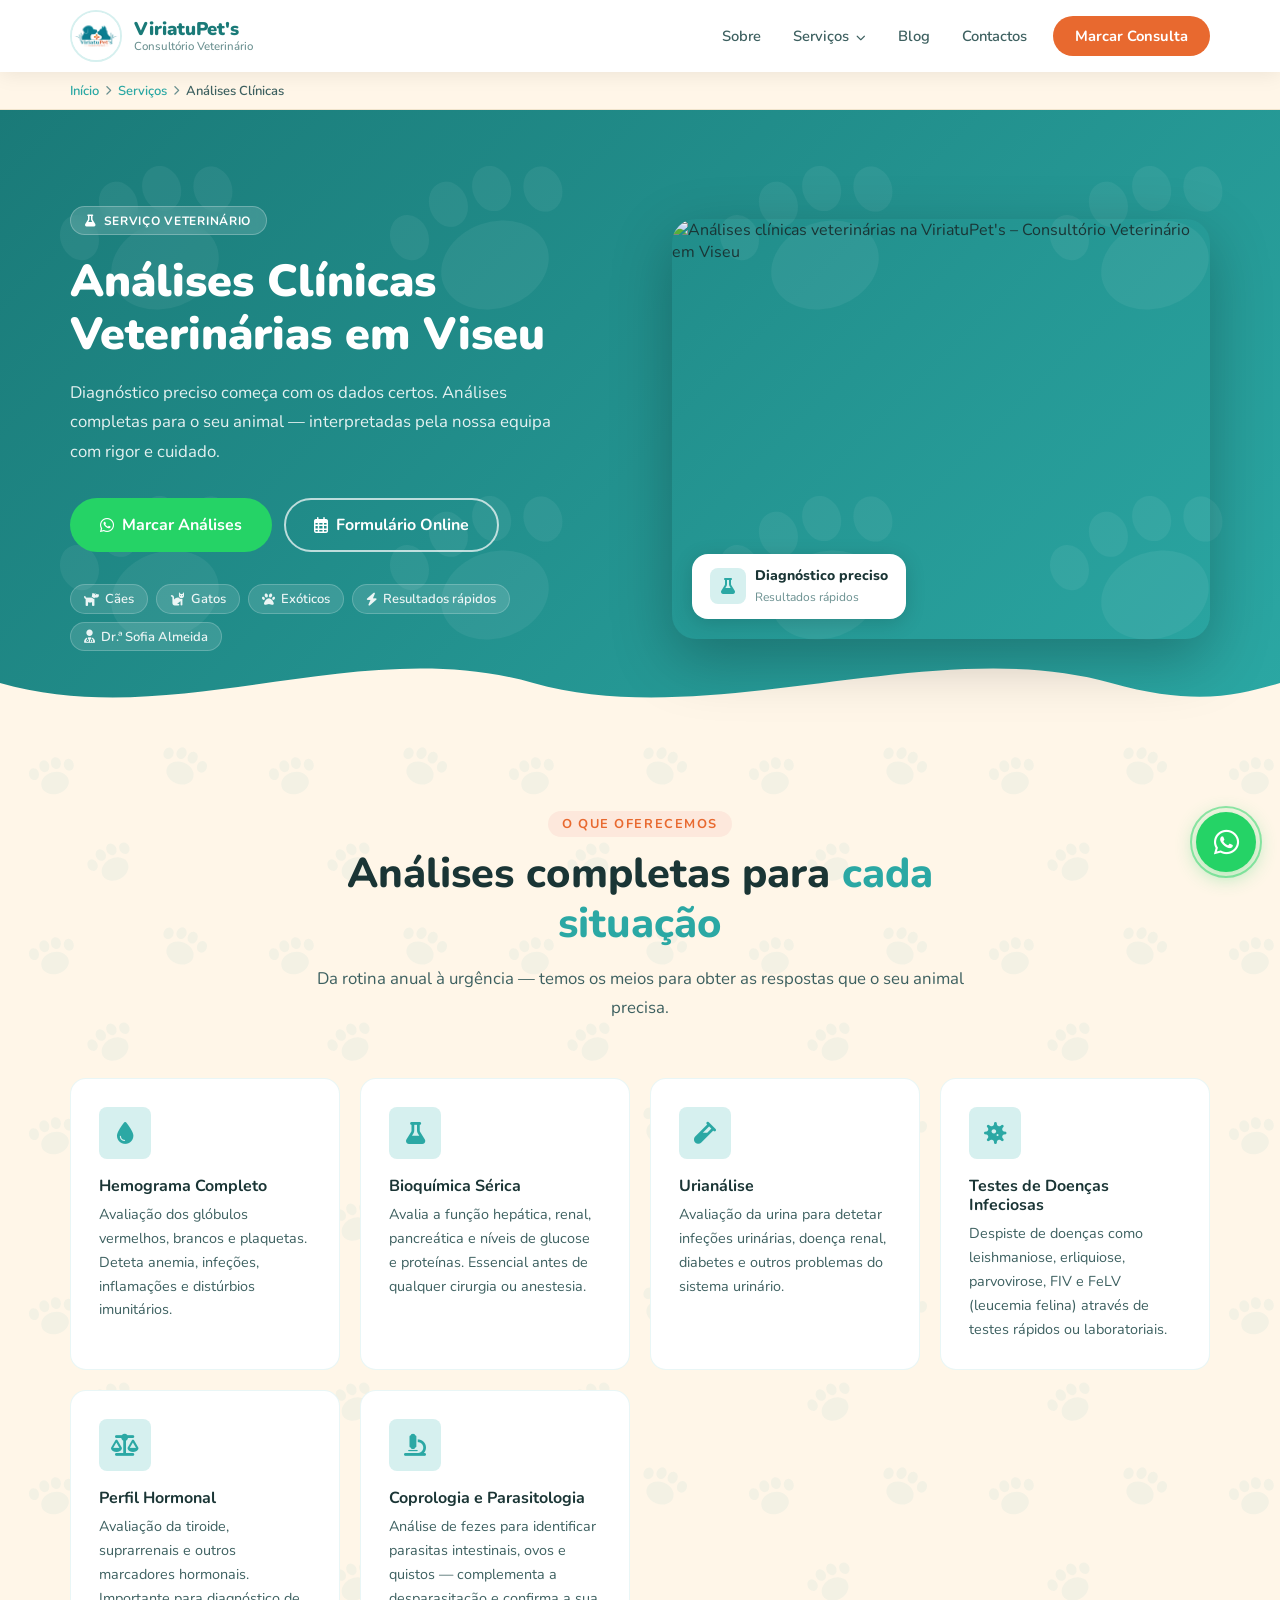
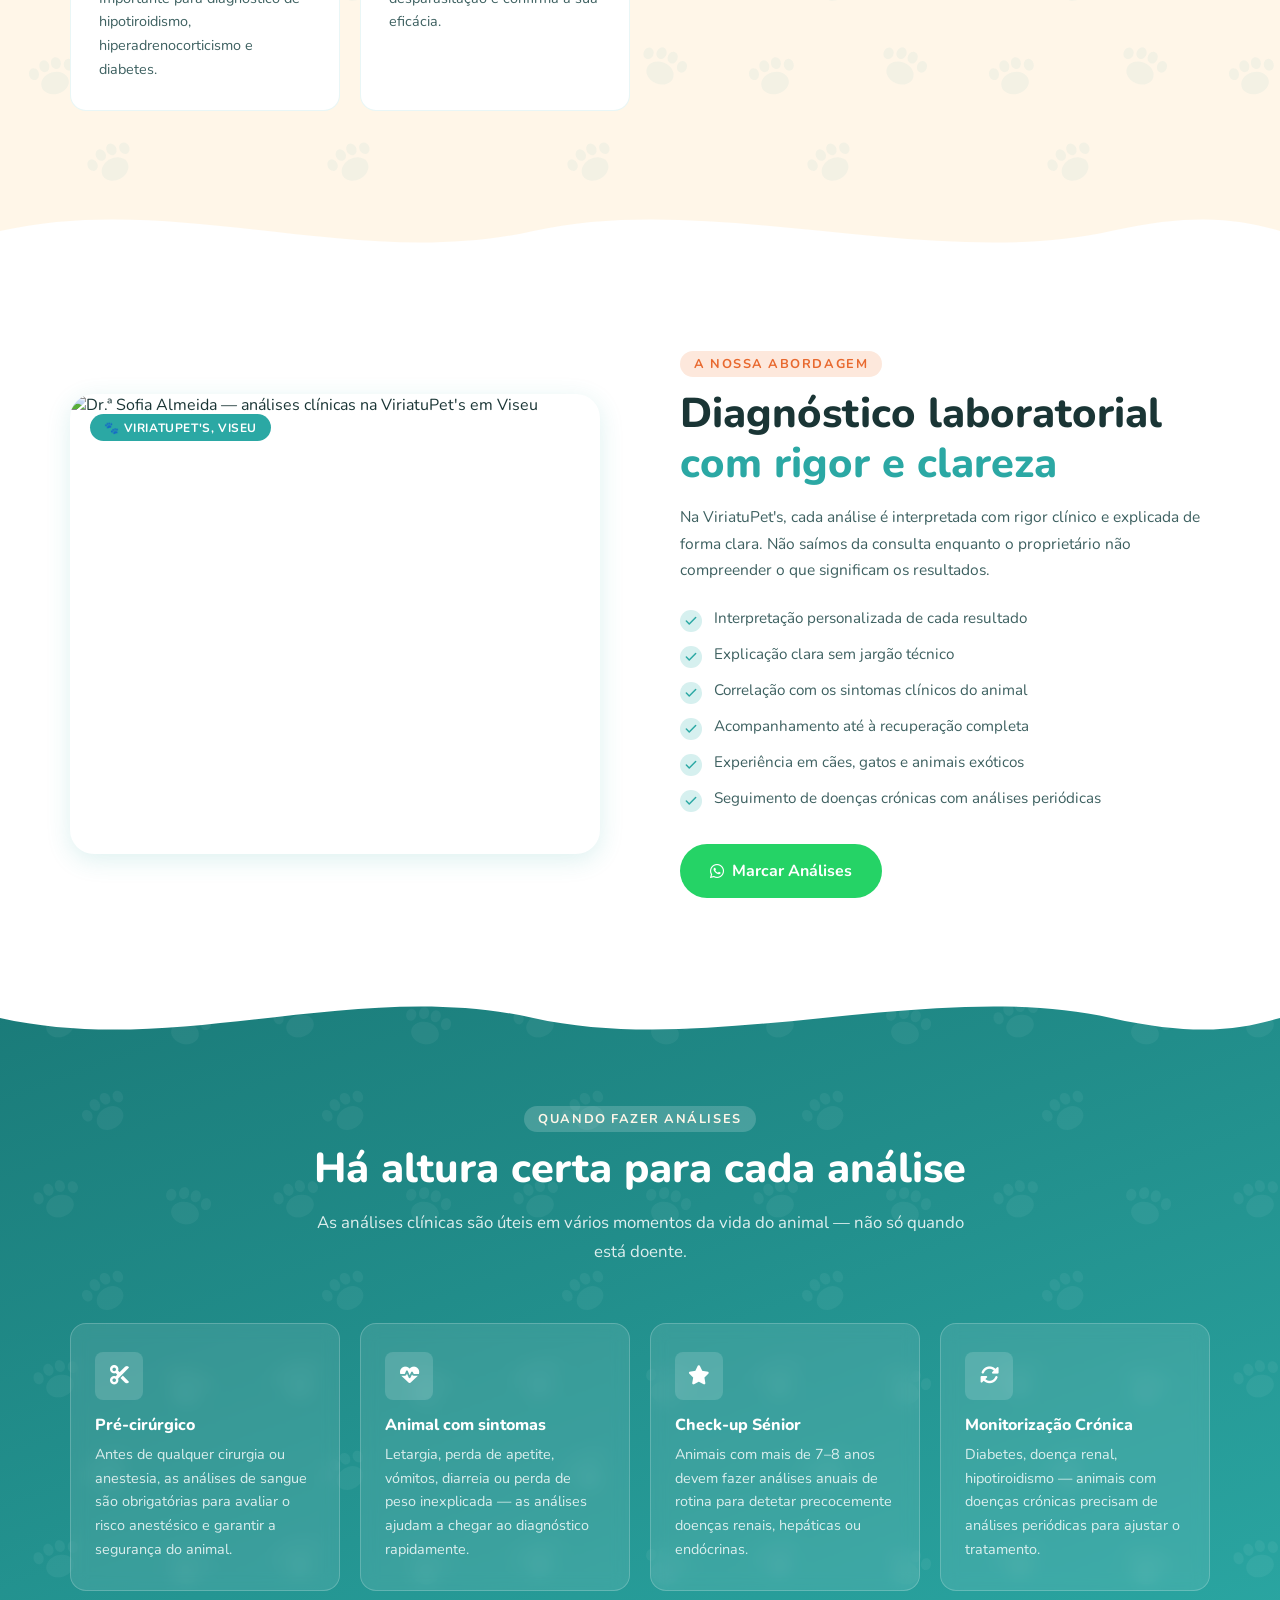
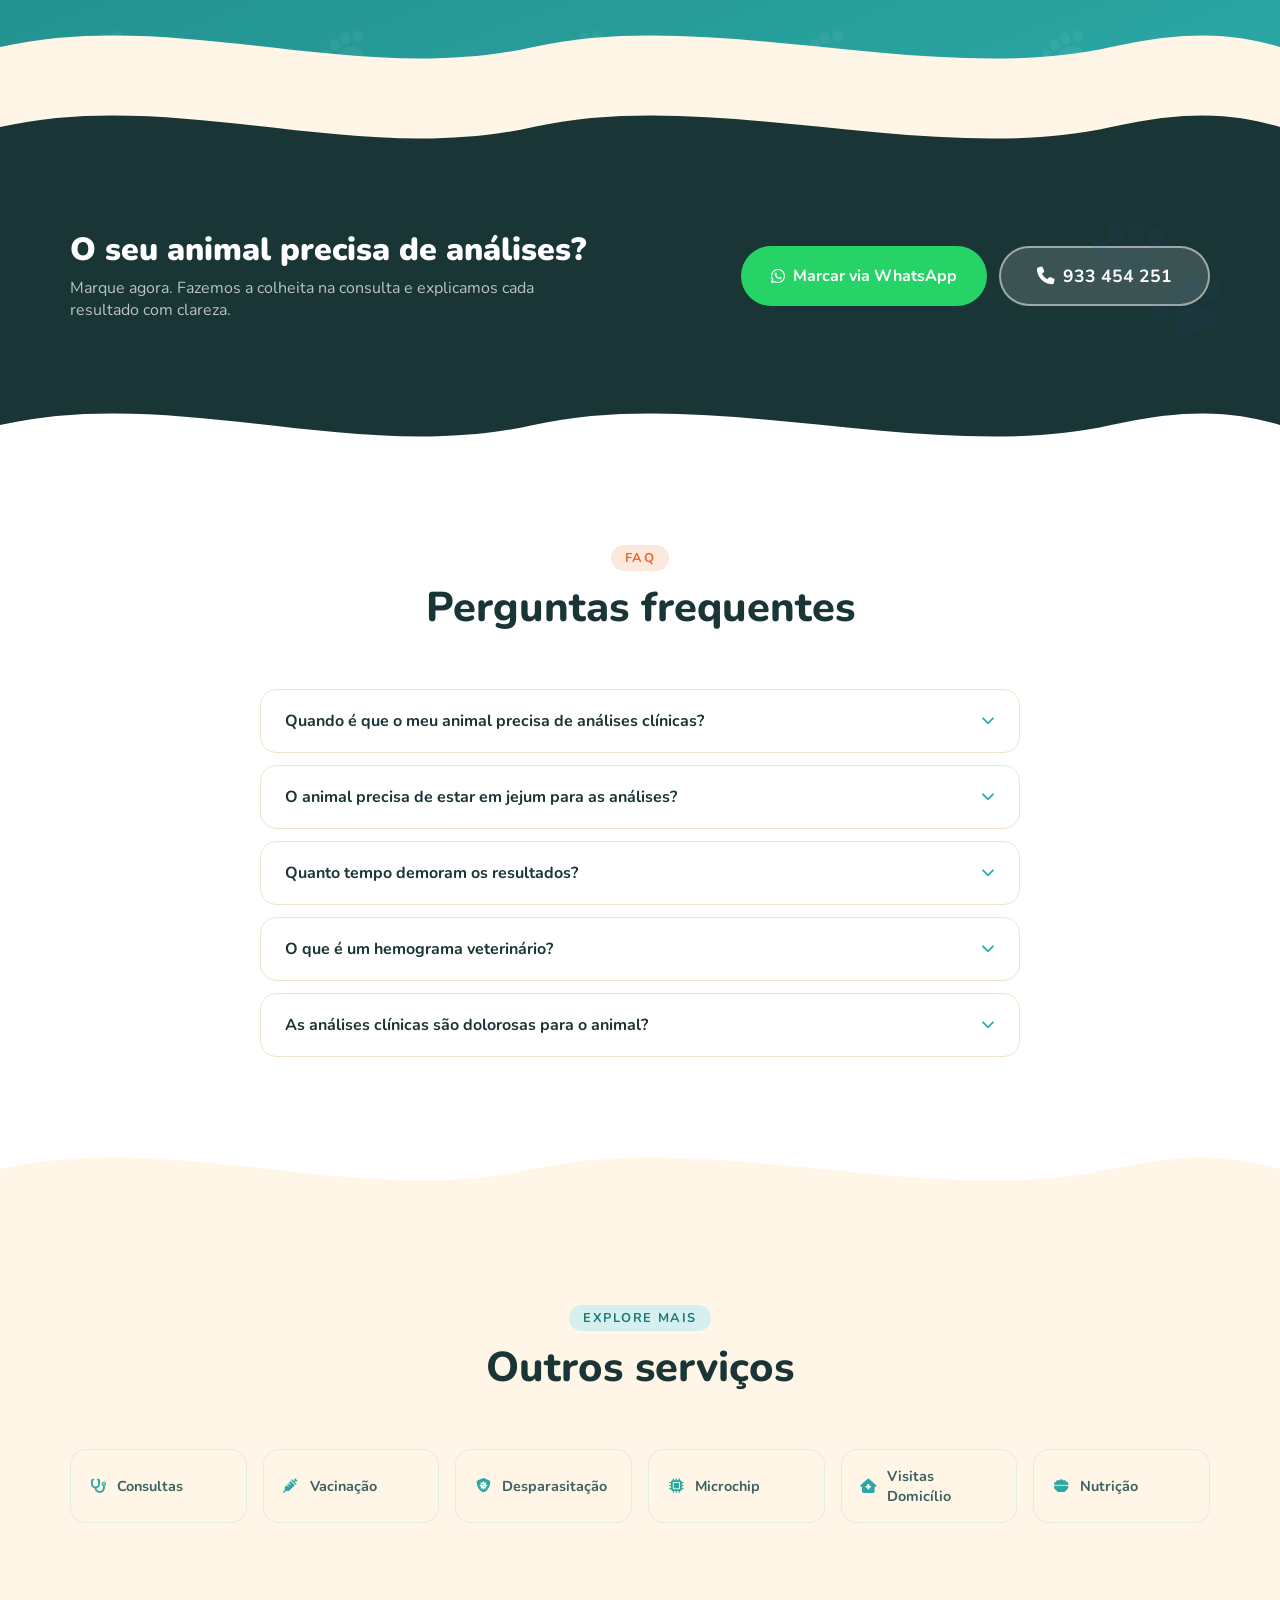
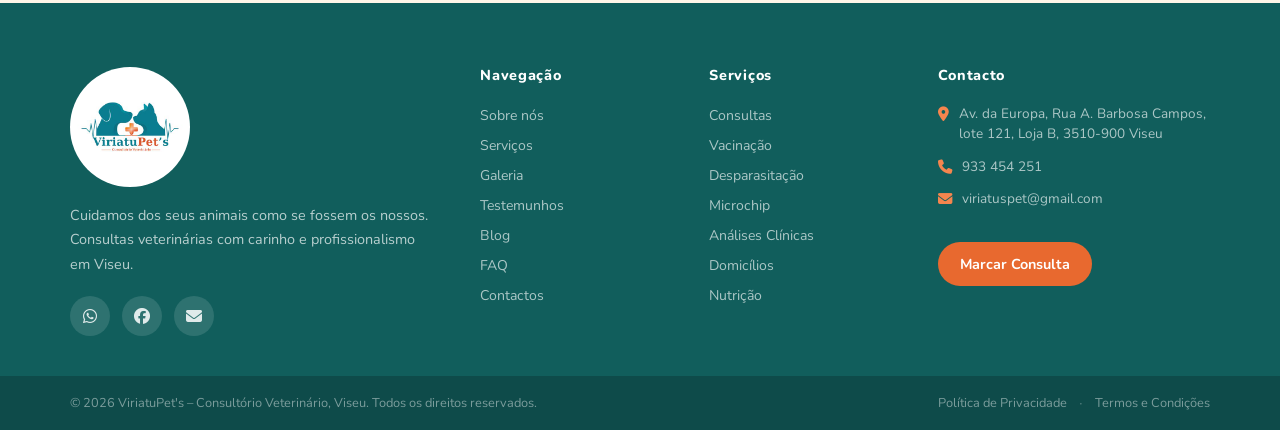
==== commit 82ced9ad: "Fix service page navbars to match main site Replace old-style nav (with Equipa link, plain Serviços)" ====
--- a/servicos/analises-clinicas/index.html
+++ b/servicos/analises-clinicas/index.html
@@ -80,12 +80,22 @@
         </a>
 
         <ul class="nav-menu" id="navMenu">
-            <li><a href="../../index.html#sobre"     class="nav-link">Sobre</a></li>
-            <li><a href="../../index.html#equipa"    class="nav-link">Equipa</a></li>
-            <li><a href="../../index.html#servicos"  class="nav-link">Serviços</a></li>
-            <li><a href="../../blog.html"            class="nav-link">Blog</a></li>
+            <li><a href="../../index.html#sobre" class="nav-link">Sobre</a></li>
+            <li class="nav-item-dropdown">
+                <a href="../../index.html#servicos" class="nav-link">Serviços <i class="fas fa-chevron-down nav-caret"></i></a>
+                <ul class="nav-dropdown">
+                    <li><a href="../consultas/index.html"><i class="fas fa-stethoscope"></i> Consultas</a></li>
+                    <li><a href="../vacinacao/index.html"><i class="fas fa-syringe"></i> Vacinação</a></li>
+                    <li><a href="../desparasitacao/index.html"><i class="fas fa-shield-virus"></i> Desparasitação</a></li>
+                    <li><a href="../microchip/index.html"><i class="fas fa-microchip"></i> Microchip</a></li>
+                    <li><a href="../analises-clinicas/index.html"><i class="fas fa-flask"></i> Análises Clínicas</a></li>
+                    <li><a href="../visitas-domicilio/index.html"><i class="fas fa-house-medical"></i> Visitas Domicílio</a></li>
+                    <li><a href="../nutricao/index.html"><i class="fas fa-bowl-food"></i> Nutrição</a></li>
+                </ul>
+            </li>
+            <li><a href="../../blog.html" class="nav-link">Blog</a></li>
             <li><a href="../../index.html#contactos" class="nav-link">Contactos</a></li>
-            <li><a href="../../index.html#marcacao"  class="nav-cta-btn">Marcar Consulta</a></li>
+            <li><a href="../../index.html#marcacao" class="nav-cta-btn">Marcar Consulta</a></li>
         </ul>
 
         <button class="hamburger" id="hamburger" aria-label="Abrir menu" aria-expanded="false">
